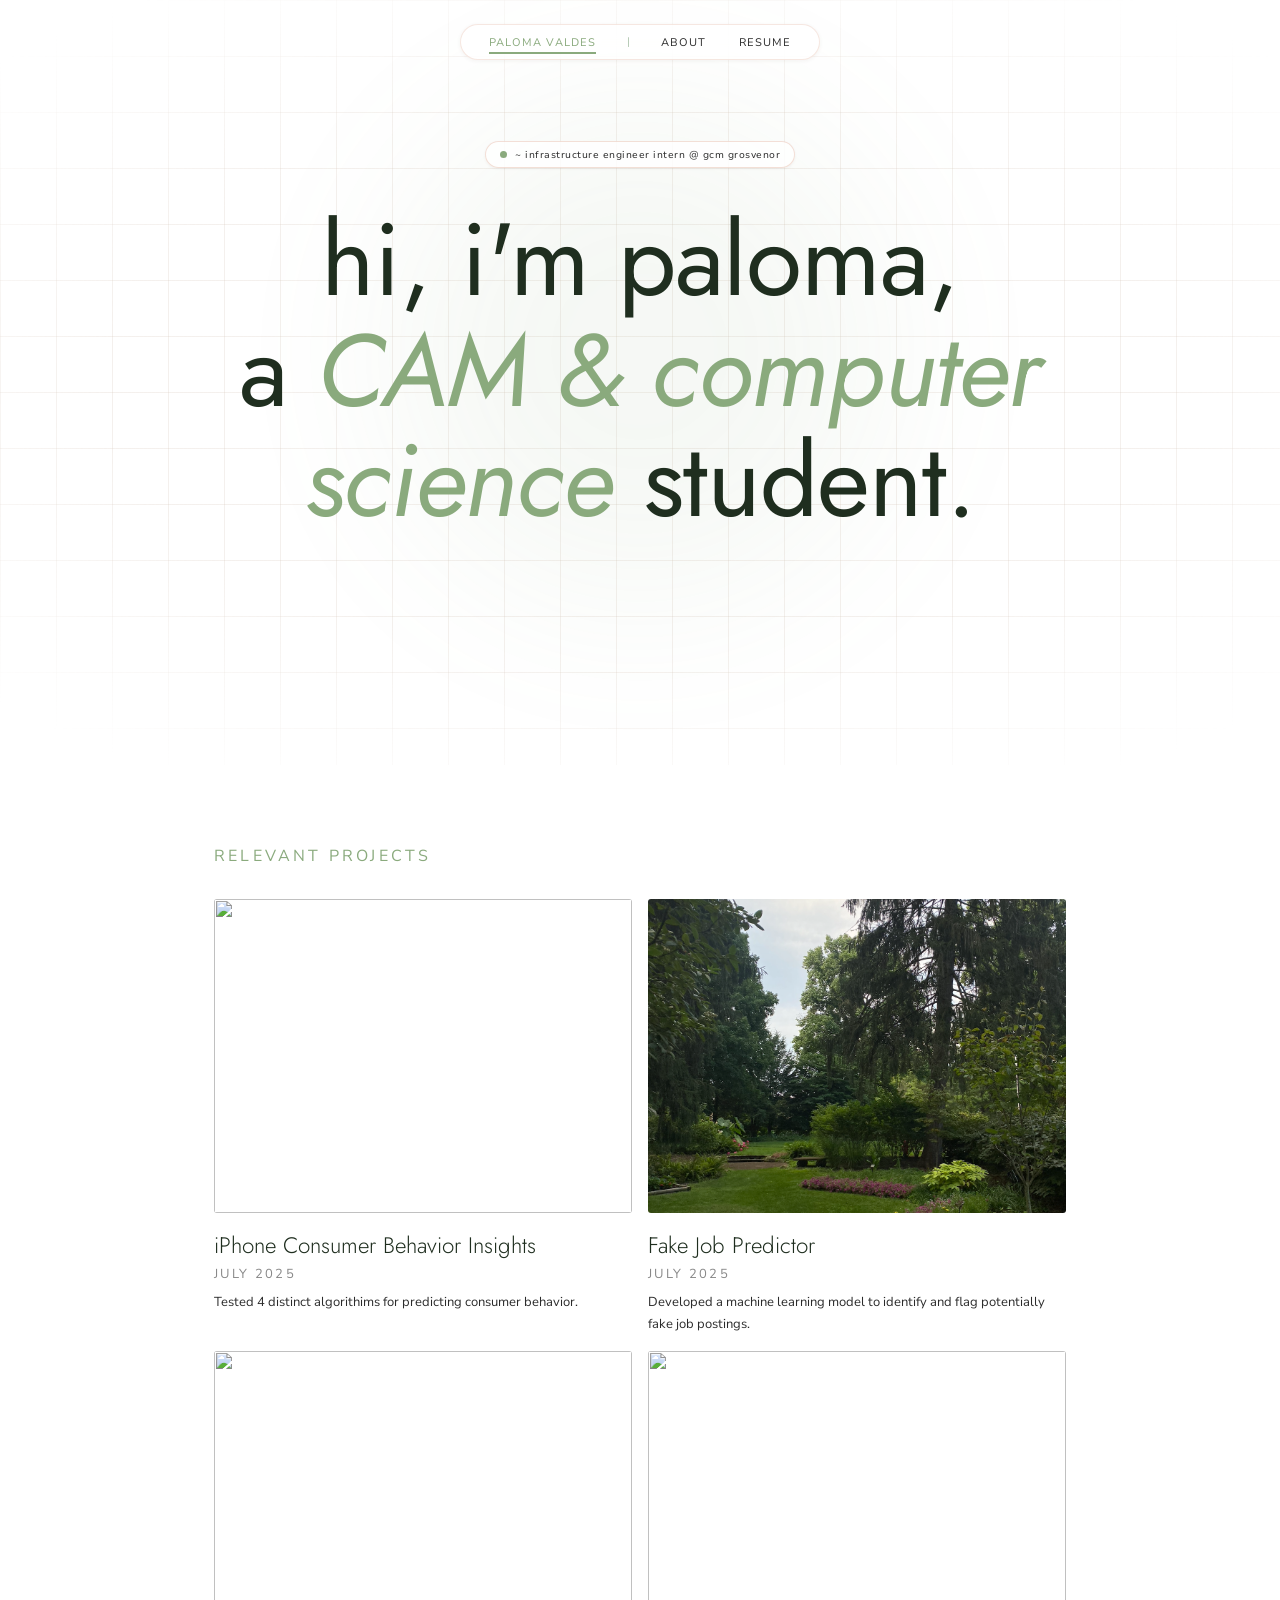
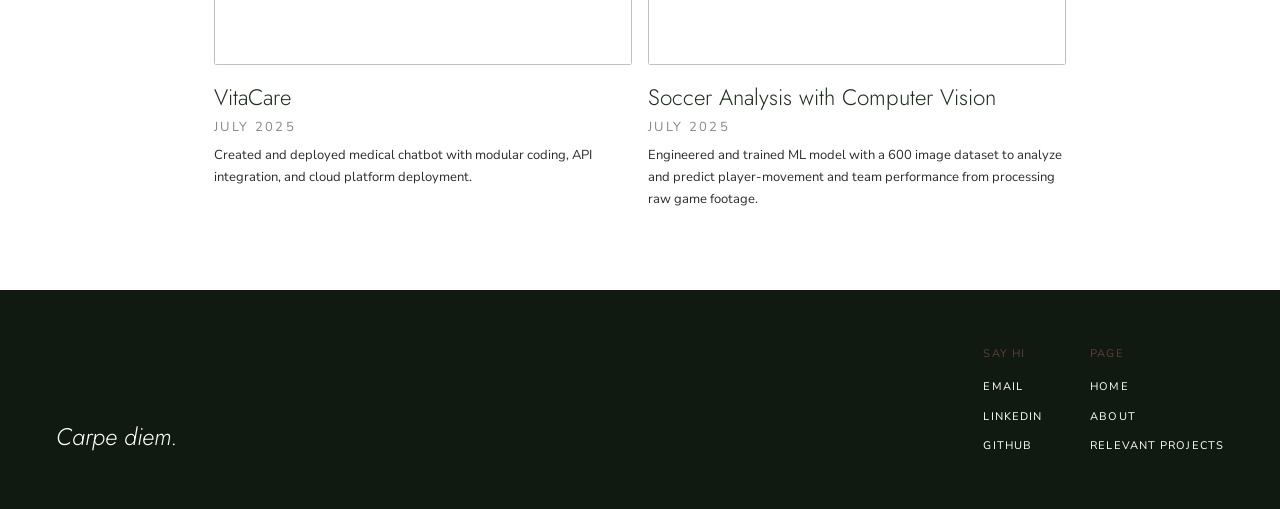
==== index.html @ 337e5f83 "changes 10" ====
<!DOCTYPE html>
<html lang="en">
<head>
  <meta charset="UTF-8" />
  <meta name="viewport" content="width=device-width, initial-scale=1.0" />
  <title>Paloma Valdes</title>
  <meta name="description" content="Paloma Valdes — engineer." />
  <link rel="preconnect" href="https://fonts.googleapis.com" />
  <link rel="preconnect" href="https://fonts.gstatic.com" crossorigin />
  <link href="https://fonts.googleapis.com/css2?family=Jost:ital,wght@0,200;0,300;0,400;1,200;1,300&family=Nunito+Sans:wght@200;300;400&display=swap" rel="stylesheet" />
  <style>
    *, *::before, *::after { box-sizing: border-box; margin: 0; padding: 0; }

    :root {
      --cream: #ffffff;
      --cream-dark: #ffffff;
      --terracotta: #8aaa7d;
      --terracotta-light: #8aad8a80;
      --blush: #b8ccb8;
      --brown: #1f2e1f;
      --brown-mid: #2b2b2b;
      --brown-light: #888888;
      --footer-bg: #101a10;
      --serif: 'Jost', sans-serif;
      --mono: 'Nunito Sans', sans-serif;
    }

    html { scroll-behavior: smooth; }

    body {
      font-family: var(--mono);
      background: var(--cream);
      color: var(--brown);
      min-height: 100vh;
      display: flex;
      flex-direction: column;
      -webkit-font-smoothing: antialiased;
    }

    /* ── NAV ── */
    header {
      position: fixed;
      top: 0; left: 0; width: 100%;
      z-index: 50;
      display: flex;
      justify-content: center;
      padding: 1.5rem 1rem;
      pointer-events: none;
    }

    nav {
      pointer-events: auto;
      display: flex;
      align-items: center;
      gap: 2rem;
      padding: 0.6rem 1.75rem;
      border-radius: 9999px;
      background: rgba(255, 255, 255, 0.7);
      backdrop-filter: blur(12px);
      border: 1px solid rgba(196,97,58,0.15);
      box-shadow: 0 1px 4px rgba(61,43,31,0.06);
      font-size: 11px;
      font-weight: 400;
      letter-spacing: 0.1em;
      text-transform: uppercase;
    }

    nav a {
      text-decoration: none;
      color: var(--brown-mid);
      transition: color 0.25s;
    }
    nav a:hover { color: var(--terracotta); }
    nav a.active { color: var(--terracotta); }

    .nav-name {
      color: var(--terracotta) !important;
      position: relative;
    }
    .nav-name::after {
      content: '';
      position: absolute;
      bottom: -4px; left: 0; right: 0;
      height: 1.5px;
      background: var(--terracotta);
    }

    .nav-divider {
      width: 1px; height: 10px;
      background: var(--blush);
      border-radius: 9999px;
    }

    /* ── HERO ── */
    #hero {
      position: relative;
      min-height: 85vh;
      display: flex;
      flex-direction: column;
      align-items: center;
      justify-content: center;
      text-align: center;
      padding: 7rem 1.5rem 4rem;
      overflow: hidden;
      background: var(--cream);
    }

    .hero-grid {
      position: absolute;
      inset: 0;
      background-image:
        linear-gradient(to right, #d4c4b840 1px, transparent 1px),
        linear-gradient(to bottom, #d4c4b840 1px, transparent 1px);
      background-size: 3.5rem 3.5rem;
      mask-image: radial-gradient(ellipse 70% 60% at 50% 50%, #000 60%, transparent 100%);
    }

    .hero-glow {
      position: absolute;
      width: 45vw; height: 45vw;
      max-width: 500px; max-height: 500px;
      background: var(--terracotta);
      border-radius: 9999px;
      filter: blur(90px);
      opacity: 0.08;
      animation: glow-pulse 6s ease-in-out infinite alternate;
    }

    @keyframes glow-pulse {
      from { transform: scale(0.95); opacity: 0.07; }
      to   { transform: scale(1.05); opacity: 0.12; }
    }

    .hero-inner {
      position: relative;
      z-index: 10;
      display: flex;
      flex-direction: column;
      align-items: center;
      opacity: 0;
      transform: translateY(16px);
      animation: fade-up 0.9s cubic-bezier(0.22,1,0.36,1) 0.15s forwards;
    }

    @keyframes fade-up {
      to { opacity: 1; transform: translateY(0); }
    }

    .status-badge {
      display: inline-flex;
      align-items: center;
      gap: 0.5rem;
      padding: 0.35rem 0.9rem;
      border-radius: 9999px;
      border: 1px solid rgba(196,97,58,0.2);
      background: rgba(255, 255, 255, 0.8);
      backdrop-filter: blur(8px);
      font-size: 10px;
      color: var(--brown-mid);
      letter-spacing: 0.05em;
      margin-bottom: 2.25rem;
      box-shadow: 0 1px 3px rgba(61,43,31,0.05);
    }

    .pulse-dot {
      width: 7px; height: 7px;
      border-radius: 9999px;
      background: var(--terracotta);
      animation: pulse 2s ease-in-out infinite;
    }

    @keyframes pulse {
      0%, 100% { opacity: 1; transform: scale(1); }
      50% { opacity: 0.5; transform: scale(0.85); }
    }

    h1 {
      font-family: var(--serif);
      font-weight: 400;
      font-size: clamp(2.8rem, 8vw, 6.5rem);
      line-height: 1.08;
      color: var(--brown);
      letter-spacing: -0.01em;
      max-width: 900px;
      margin-bottom: 1.5rem;
    }

    h1 em {
      font-family: var(--serif);
      font-weight: 400;
      font-size: clamp(2.8rem, 8vw, 6.5rem);
      line-height: 1.08;
      color: var(--terracotta);
      position: relative;
    }

    

    .hero-sub {
      font-size: 11px;
      letter-spacing: 0.12em;
      text-transform: uppercase;
      color: var(--brown-light);
      margin-top: 0.5rem;
    }

    /* ── SECTIONS ── */
    main { flex-grow: 1; }

    section {
      max-width: 900px;
      margin: 0 auto;
      padding: 5rem 1.5rem;
    }

    .section-label {
      font-size: 16px;
      letter-spacing: 0.2em;
      text-transform: uppercase;
      color: var(--terracotta);
      margin-bottom: 2rem;
      display: flex;
      align-items: center;
      gap: 1rem;
    }

    /* ── ABOUT ── */
    .about-grid {
      display: grid;
      grid-template-columns: 1fr 1fr;
      gap: 4rem;
      align-items: start;
    }

    .about-text h2 {
      font-family: var(--serif);
      font-weight: 300;
      font-size: clamp(1.8rem, 4vw, 2.8rem);
      line-height: 1.2;
      margin-bottom: 1.5rem;
      color: var(--brown);
    }

    .about-text p {
      font-size: 12px;
      line-height: 1.9;
      color: var(--brown-mid);
      margin-bottom: 1rem;
    }

    .about-details { display: flex; flex-direction: column; gap: 1.25rem; }

    .detail-row {
      display: flex;
      flex-direction: column;
      gap: 0.3rem;
      padding-bottom: 1.25rem;
      border-bottom: 1px solid var(--cream-dark);
    }
    .detail-row:last-child { border-bottom: none; }

    .detail-label {
      font-size: 9px;
      letter-spacing: 0.18em;
      text-transform: uppercase;
      color: var(--brown-light);
    }

    .detail-value {
      font-size: 12px;
      color: var(--brown);
    }

    /* ── PROJECTS ── */
    .projects-grid {
      display: grid;
      grid-template-columns: 1fr 1fr;
      gap: 1rem;
    }

    .project-card {
      display: flex;
      flex-direction: column;
      gap: 1rem;
      text-decoration: none;
      color: inherit;
      cursor: pointer;
    }

    .project-img {
      width: 100%;
      aspect-ratio: 4/3;
      background: var(--cream-dark);
      border-radius: 3px;
      overflow: hidden;
      position: relative;
    }

    .project-img-placeholder {
      position: absolute;
      inset: 0;
      display: flex;
      align-items: center;
      justify-content: center;
      font-family: var(--serif);
      font-style: italic;
      font-size: 1.1rem;
      color: var(--brown-light);
      background: linear-gradient(135deg, var(--cream-dark) 0%, var(--blush) 100%);
      transition: transform 0.7s cubic-bezier(0.22,1,0.36,1);
    }

    .project-card:hover .project-img-placeholder {
      transform: scale(1.04);
    }

    .project-info { display: flex; flex-direction: column; gap: 0.3rem; }

    .project-title {
      font-family: var(--serif);
      font-size: 1.4rem;
      font-weight: 300;
      color: var(--brown);
      transition: color 0.25s;
    }
    .project-card:hover .project-title { color: var(--terracotta); }

    .project-date {
      font-size: 13px;
      letter-spacing: 0.18em;
      text-transform: uppercase;
      color: var(--brown-light);
      margin-bottom: 0.2rem;
    }

    .project-desc {
      font-size: 13px;
      line-height: 1.7;
      color: var(--brown-mid);
      font-family: var(--mono);
    }

    /* ── RESUME ── */
    .resume-cta {
      display: flex;
      flex-direction: column;
      align-items: flex-start;
      gap: 2rem;
    }

    .resume-cta h2 {
      font-family: var(--serif);
      font-weight: 300;
      font-size: clamp(1.8rem, 4vw, 2.8rem);
      color: var(--brown);
      line-height: 1.2;
      max-width: 500px;
    }

    .resume-btn {
      display: inline-flex;
      align-items: center;
      gap: 0.6rem;
      padding: 0.75rem 1.5rem;
      border-radius: 9999px;
      background: var(--terracotta);
      color: #fff;
      font-family: var(--mono);
      font-size: 11px;
      letter-spacing: 0.1em;
      text-transform: uppercase;
      text-decoration: none;
      transition: background 0.25s, transform 0.2s;
    }
    .resume-btn:hover {
      background: var(--brown);
      transform: translateY(-1px);
    }

    .skills-list {
      display: flex;
      flex-wrap: wrap;
      gap: 0.5rem;
      margin-top: 1rem;
    }

    .skill-tag {
      padding: 0.3rem 0.8rem;
      border-radius: 9999px;
      border: 1px solid var(--blush);
      font-size: 10px;
      letter-spacing: 0.08em;
      color: var(--brown-mid);
      background: rgba(232,196,176,0.15);
    }

    /* ── FOOTER ── */
    footer {
      background: var(--footer-bg);
      color: #ffffff;
      font-family: var(--mono);
      font-size: 11px;
      text-transform: uppercase;
      letter-spacing: 0.1em;
      padding: 3rem;
      display: flex;
      flex-direction: column;
      gap: 2.5rem;
    }

    @media (min-width: 768px) {
      footer { flex-direction: row; justify-content: space-between; align-items: flex-end; padding: 3.5rem; }
    }

    .footer-quote {
      font-family: var(--serif);
      font-style: italic;
      font-size: 1.5rem;
      font-weight: 300;
      color: #ffffff;
      text-transform: none;
      letter-spacing: 0;
      line-height: 1.4;
      max-width: 360px;
    }

    .footer-links { display: flex; gap: 3rem; }

    .footer-col { display: flex; flex-direction: column; gap: 0.9rem; }

    .footer-col-label { color: #5a4035; margin-bottom: 0.25rem; }

    footer a {
      color: #ffffff;
      text-decoration: none;
      transition: color 0.2s;
    }
    footer a:hover { color: #fff; }

    /* ── RESPONSIVE ── */
    @media (max-width: 680px) {
      .about-grid { grid-template-columns: 1fr; gap: 2.5rem; }
      .projects-grid { grid-template-columns: 1fr; }
      .footer-links { gap: 2rem; }
    }
  </style>
</head>
<body>

  <!-- NAV -->
  <header>
    <nav>
      <a href="#hero" class="nav-name">Paloma Valdes</a>
      <div class="nav-divider"></div>
      <a href="/about.html">About</a>
      <!-- <a href="#projects">Projects</a> -->
      <a href="/Paloma Valdes Resume SWE.pdf">Resume</a>
      <!-- <a href="#contact">Contact</a> -->
    </nav>
  </header>

  <!-- HERO -->
  <section id="hero" style="padding-top:0; max-width:100%; margin:0;">
    <div class="hero-grid"></div>
    <div class="hero-glow"></div>
    <div class="hero-inner">
      <div class="status-badge">
        <span class="pulse-dot"></span>
        <span>~ infrastructure engineer intern @ gcm grosvenor</span>
      </div>
      <h1>hi, i'm paloma,<br>a <em>CAM & computer science</em> student.</h1>
      <!-- <p class="hero-sub">building things that matter</p> -->
    </div>
  </section>

  <main>

    <!-- PROJECTS -->
    <section id="projects">
      <div class="section-label">Relevant Projects</div>
      <div class="projects-grid">
        <a href="https://github.com/palomavaldes/KNN-Project" class="project-card">
          <div class="project-img">
            <img src="/ss1.png" style="width:100%; height:100%; object-fit:cover;" />
          </div>
          <div class="project-info">
            <h3 class="project-title">iPhone Consumer Behavior Insights</h3>
            <span class="project-date">July 2025</span>
            <p class="project-desc">Tested 4 distinct algorithims for predicting consumer behavior.</p>
          </div>
        </a>
        <a href="https://github.com/palomavaldes/Fake-Job-Predictor-" class="project-card">
          <div class="project-img">
            <img src="/ss2.png" style="width:100%; height:100%; object-fit:cover;" />
          </div>
          <div class="project-info">
            <h3 class="project-title">Fake Job Predictor</h3>
            <span class="project-date">July 2025</span>
            <p class="project-desc">Developed a machine learning model to identify and flag potentially fake job postings.</p>
          </div>
        </a>
        <a href="https://github.com/palomavaldes/VitaCare" class="project-card">
          <div class="project-img">
            <img src="/ss3.png" style="width:100%; height:100%; object-fit:cover;" />
          </div>
          <div class="project-info">
            <h3 class="project-title">VitaCare</h3>
            <span class="project-date">July 2025</span>
            <p class="project-desc">Created and deployed medical chatbot with modular coding, API integration, and cloud platform deployment.</p>
          </div>
        </a>
        <a href="https://github.com/palomavaldes/soccer_analysis/tree/main" class="project-card">
          <div class="project-img">
            <img src="/ss4.png" style="width:100%; height:100%; object-fit:cover;" />
          </div>
          <div class="project-info">
            <h3 class="project-title">Soccer Analysis with Computer Vision</h3>
            <span class="project-date">July 2025</span>
            <p class="project-desc">Engineered and trained ML model with a 600 image dataset to analyze and predict player-movement and team performance from processing raw game footage.</p>
          </div>
        </a>
      </div>
    </section>

  

  </main>

  <!-- FOOTER / CONTACT -->
  <footer id="contact">
    <p class="footer-quote">Carpe diem.</p>
    <div class="footer-links">
      <div class="footer-col">
        <span class="footer-col-label">Say Hi</span>
        <a href="mailto:pvaldes@nd.edu">Email</a>
        <a href="https://www.linkedin.com/in/paloma-valdes" target="_blank">LinkedIn</a>
        <a href="https://github.com/palomavaldes" target="_blank">GitHub</a>
      </div>
      <div class="footer-col">
        <span class="footer-col-label">Page</span>
        <a href="#hero">Home</a>
        <a href="/about.html">About</a>
        <a href="#projects">Relevant Projects</a>
      </div>
    </div>
  </footer>

</body>
</html>
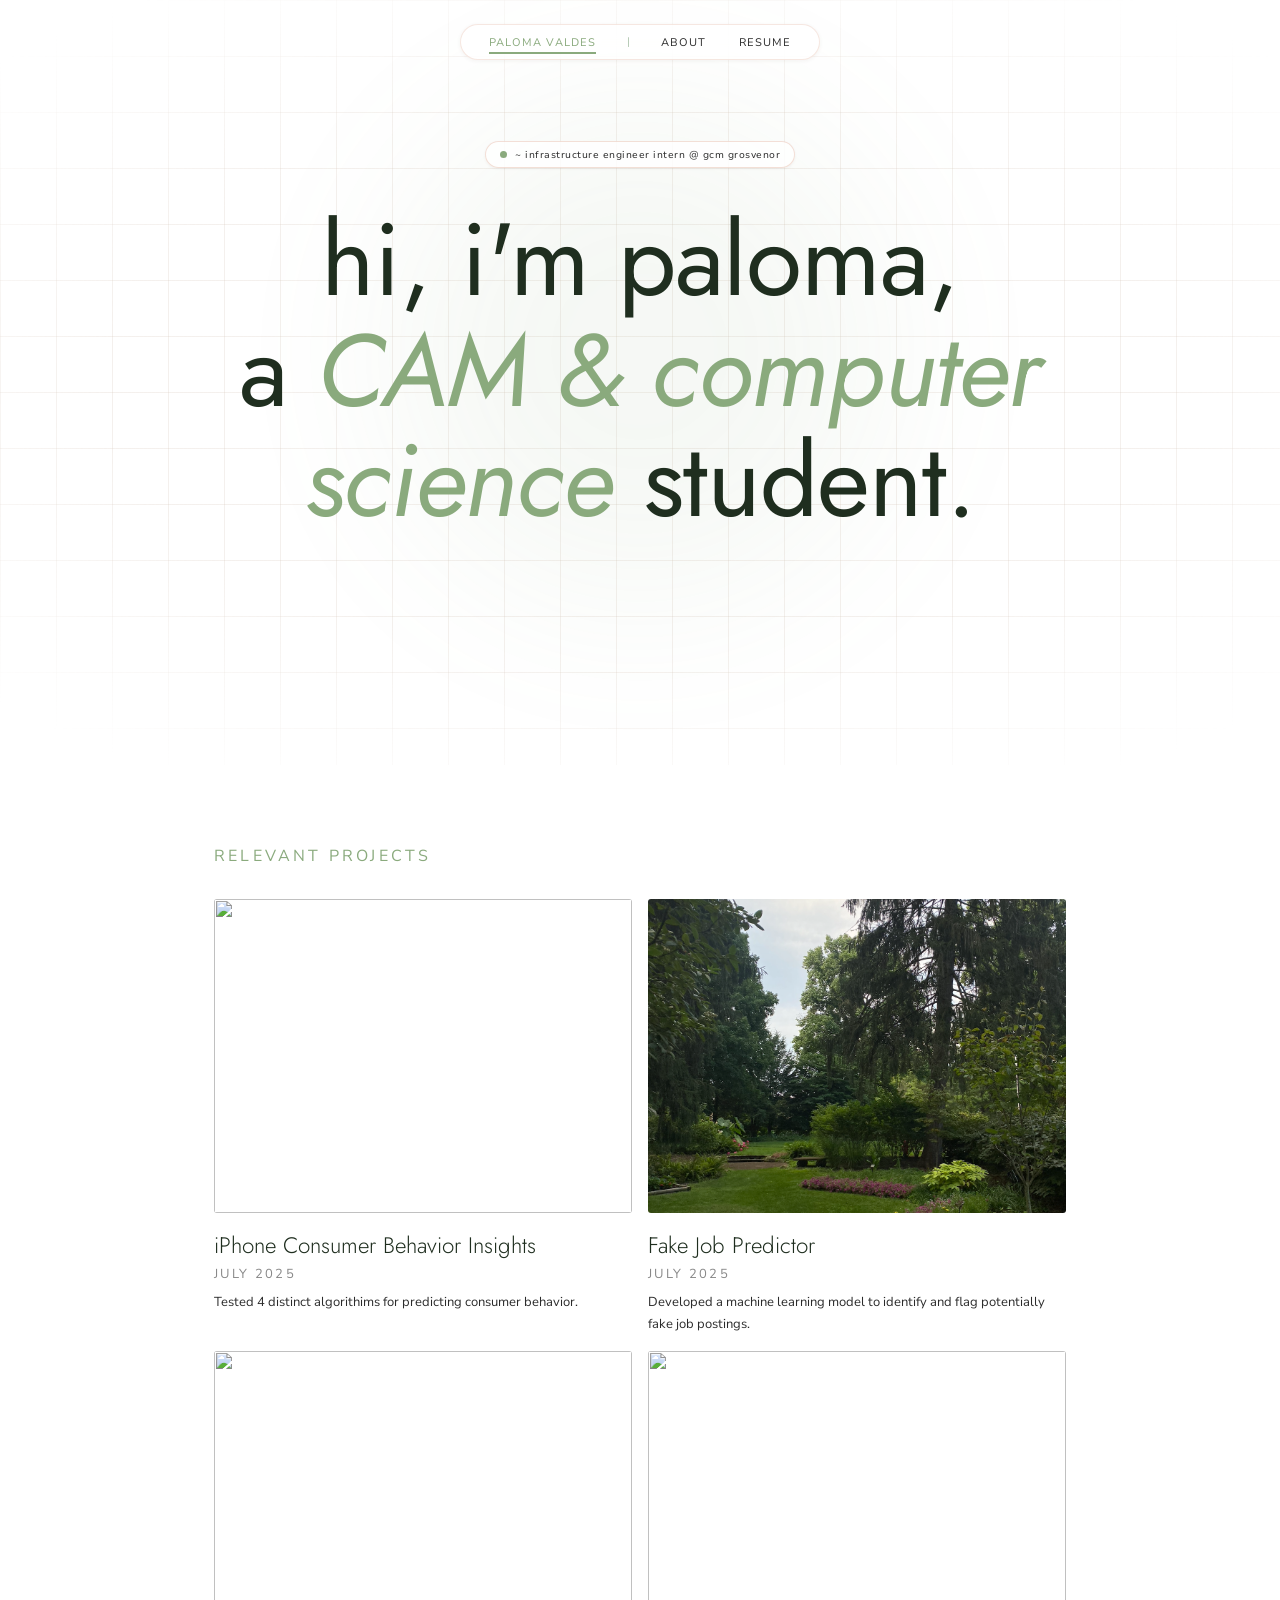
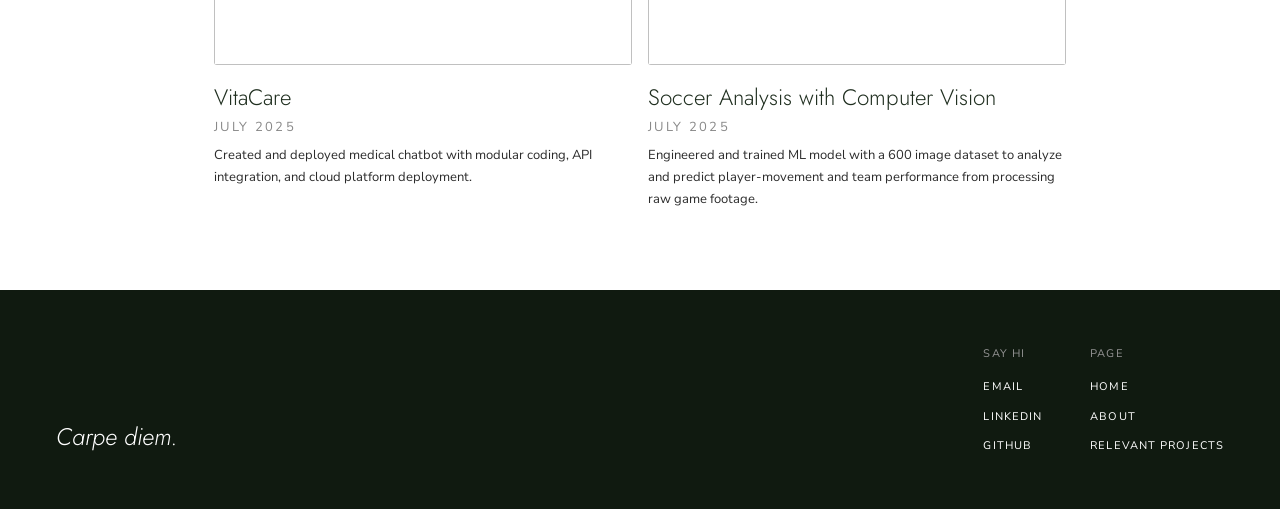
==== commit be7eea47: "changes 11" ====
--- a/index.html
+++ b/index.html
@@ -428,7 +428,7 @@
 
     .footer-col { display: flex; flex-direction: column; gap: 0.9rem; }
 
-    .footer-col-label { color: #5a4035; margin-bottom: 0.25rem; }
+    .footer-col-label { color: #939393; margin-bottom: 0.25rem; }
 
     footer a {
       color: #ffffff;
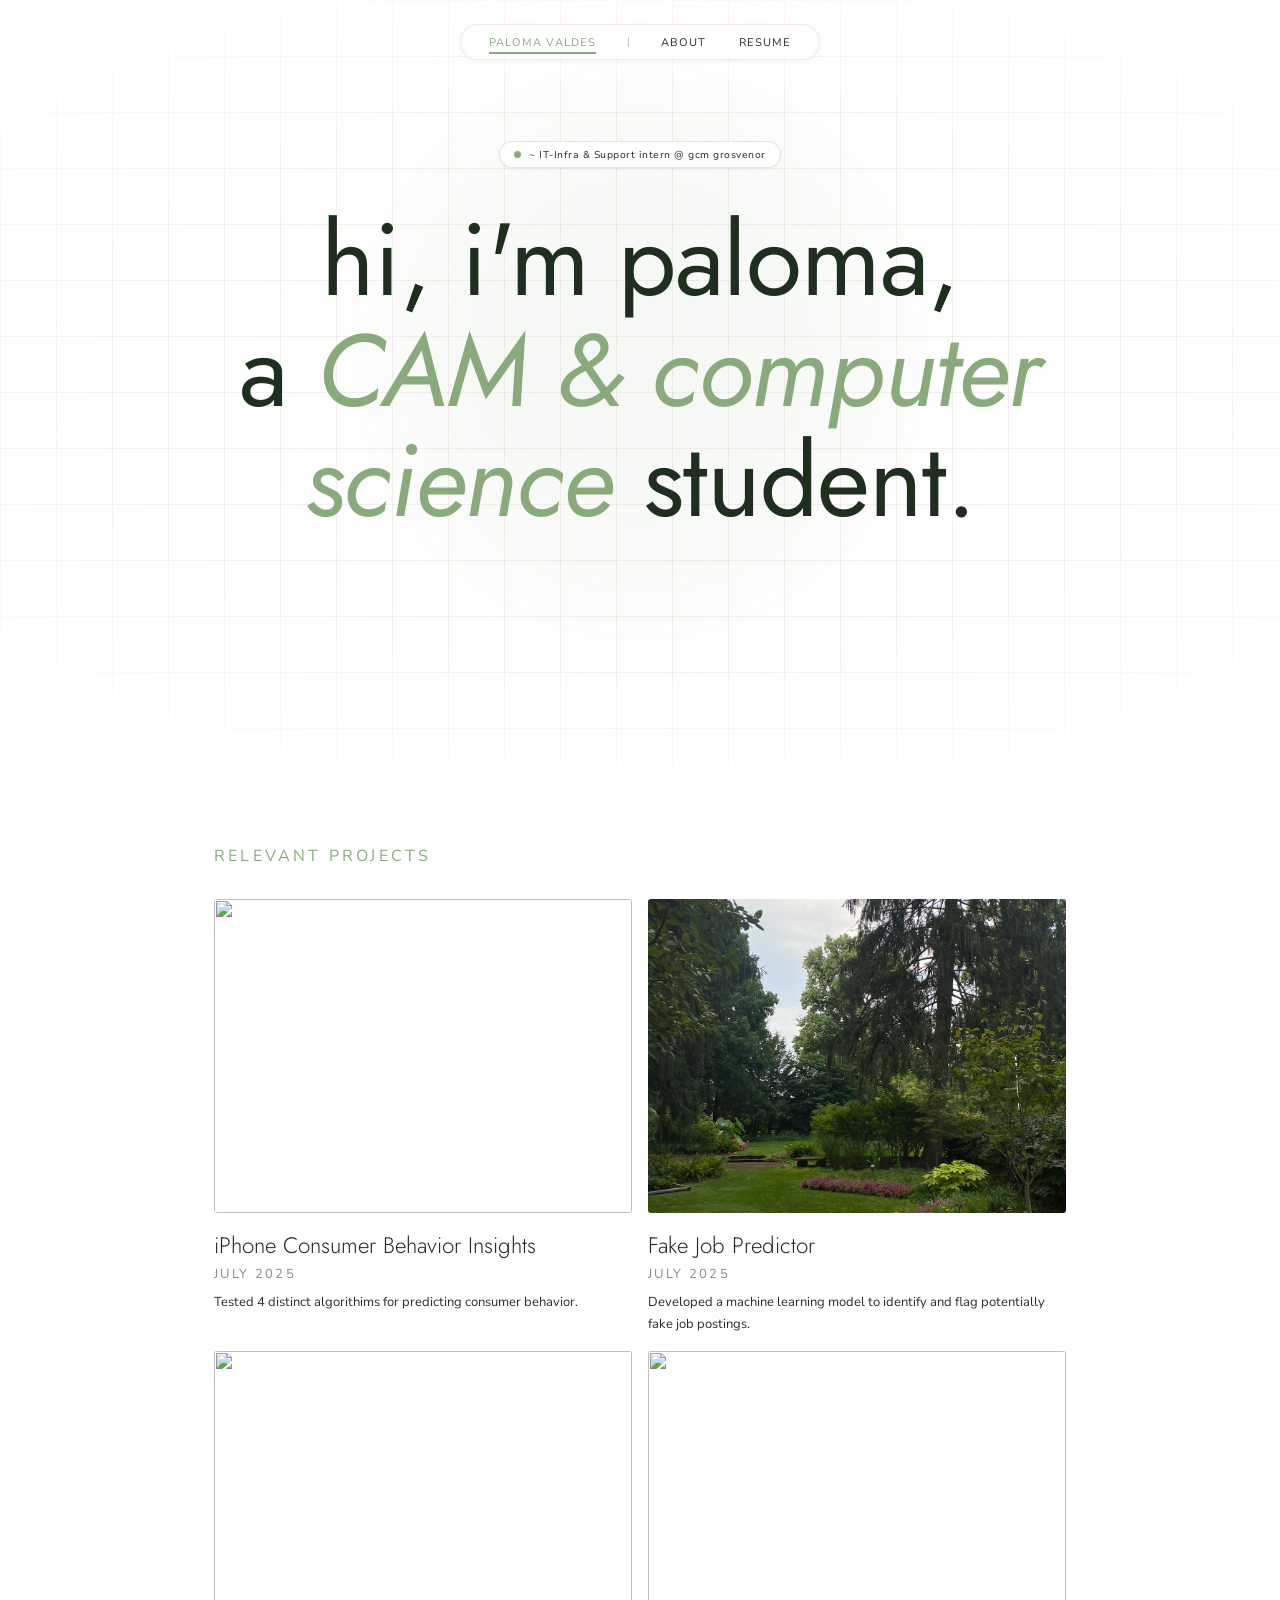
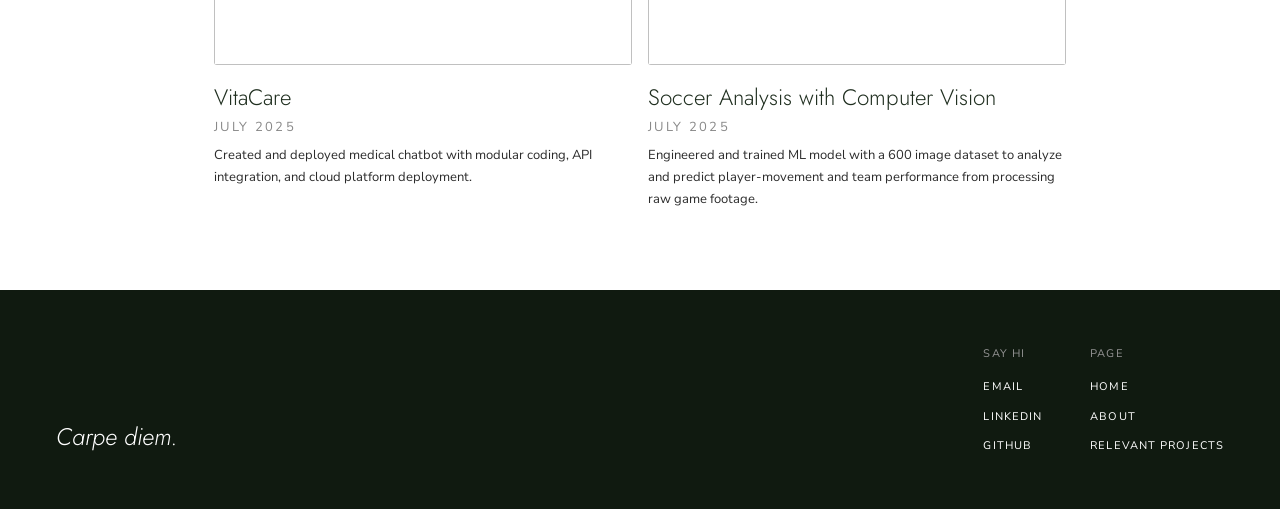
==== commit e5102aaa: "role update" ====
--- a/index.html
+++ b/index.html
@@ -4,6 +4,7 @@
   <meta charset="UTF-8" />
   <meta name="viewport" content="width=device-width, initial-scale=1.0" />
   <title>Paloma Valdes</title>
+  <link rel="icon" type="image/png" href="/webicon.png" />
   <meta name="description" content="Paloma Valdes — engineer." />
   <link rel="preconnect" href="https://fonts.googleapis.com" />
   <link rel="preconnect" href="https://fonts.gstatic.com" crossorigin />
@@ -466,7 +467,7 @@
     <div class="hero-inner">
       <div class="status-badge">
         <span class="pulse-dot"></span>
-        <span>~ infrastructure engineer intern @ gcm grosvenor</span>
+        <span>~ IT-Infra & Support intern @ gcm grosvenor</span>
       </div>
       <h1>hi, i'm paloma,<br>a <em>CAM & computer science</em> student.</h1>
       <!-- <p class="hero-sub">building things that matter</p> -->
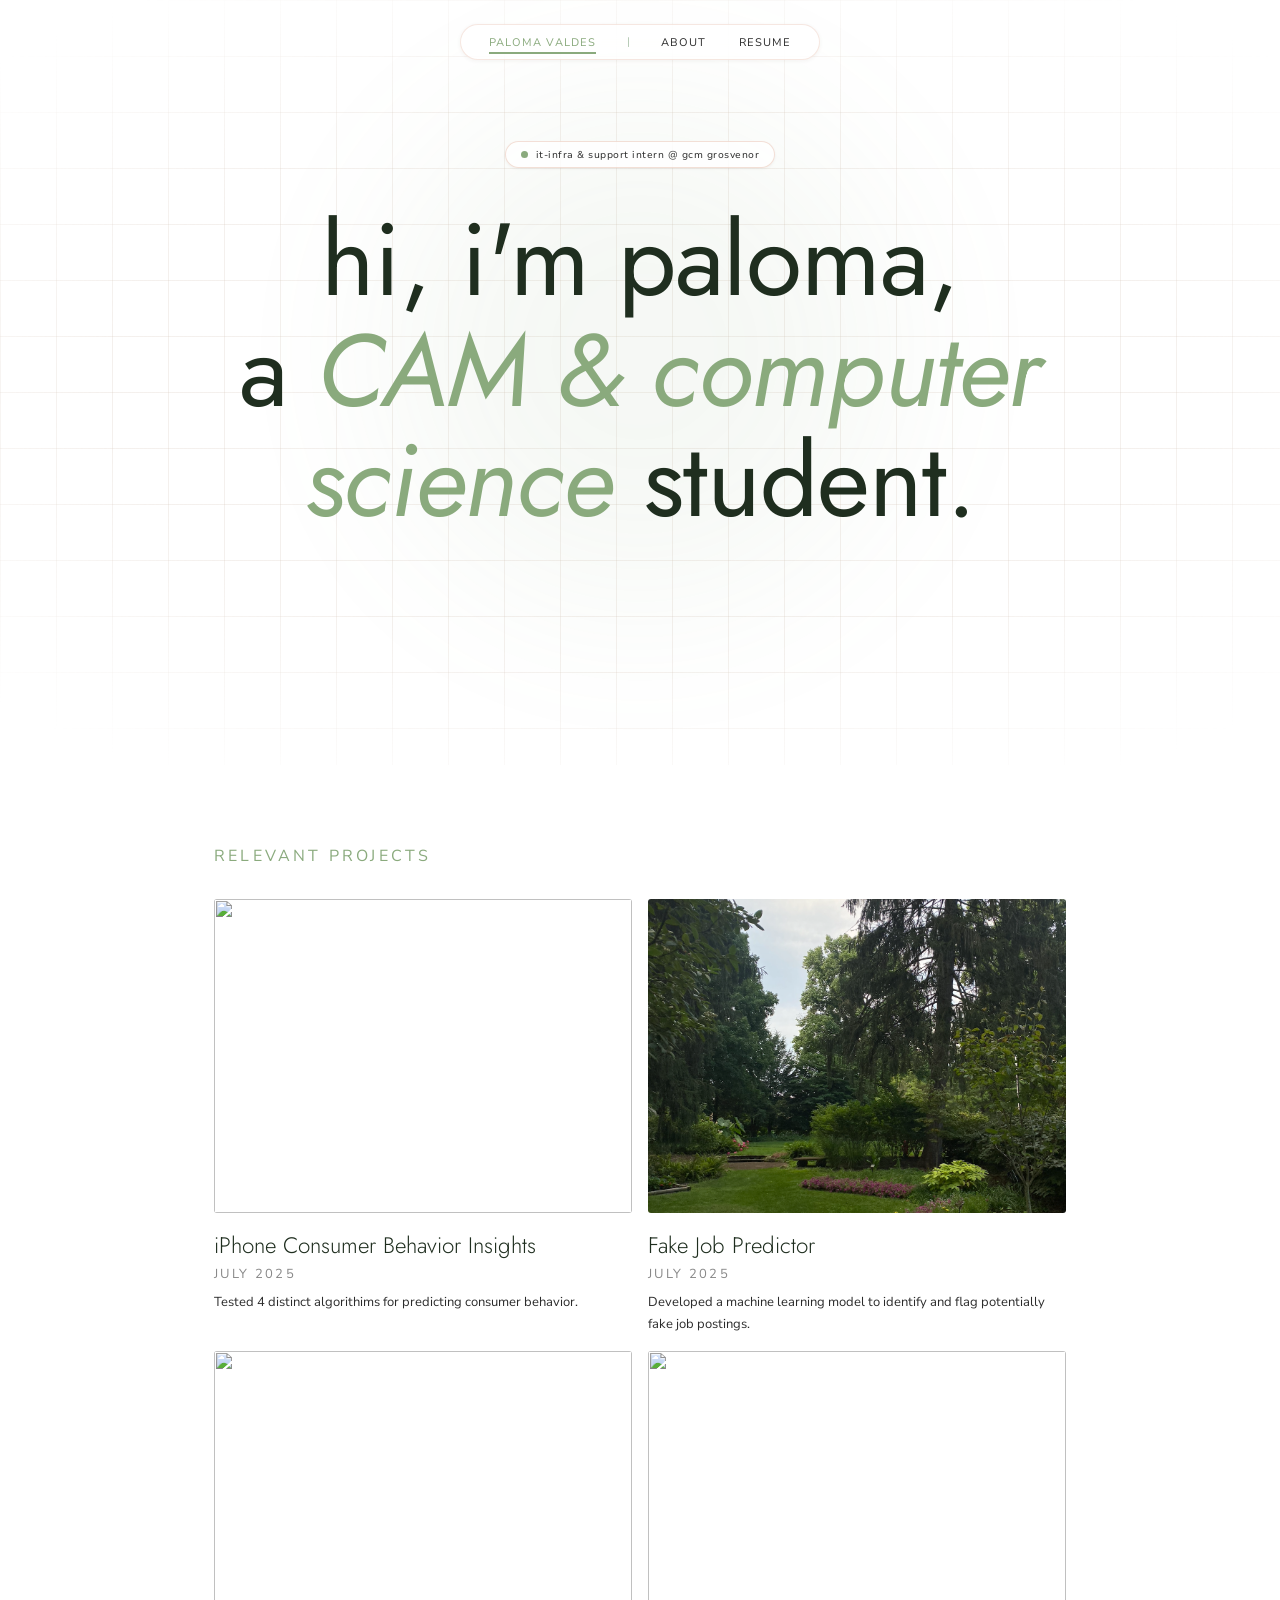
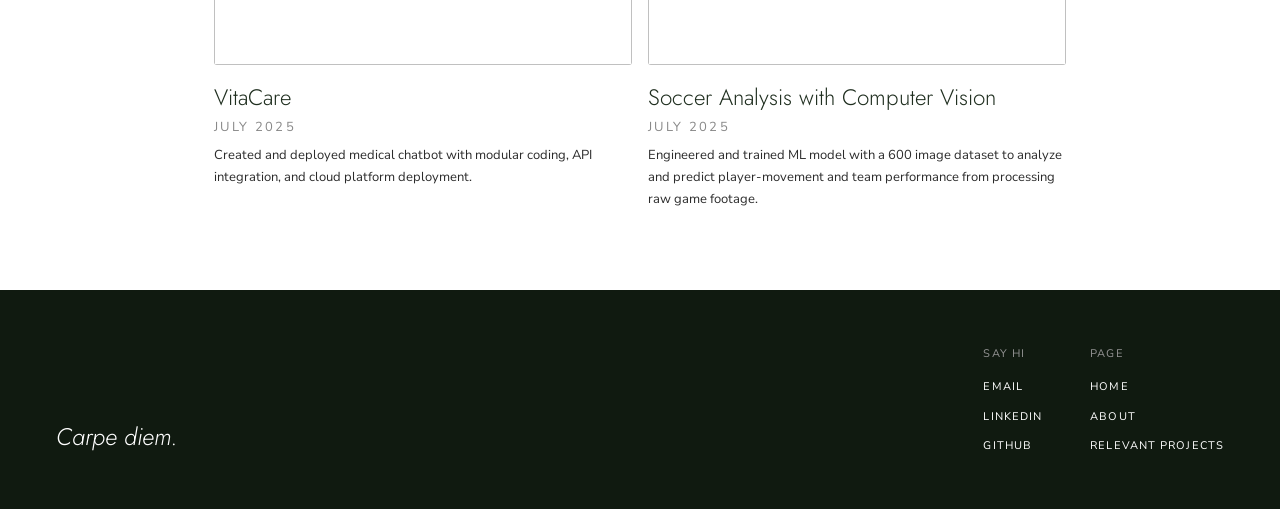
==== commit 9756c28e: "role update again" ====
--- a/index.html
+++ b/index.html
@@ -467,7 +467,7 @@
     <div class="hero-inner">
       <div class="status-badge">
         <span class="pulse-dot"></span>
-        <span>~ IT-Infra & Support intern @ gcm grosvenor</span>
+        <span>it-infra & support intern @ gcm grosvenor</span>
       </div>
       <h1>hi, i'm paloma,<br>a <em>CAM & computer science</em> student.</h1>
       <!-- <p class="hero-sub">building things that matter</p> -->
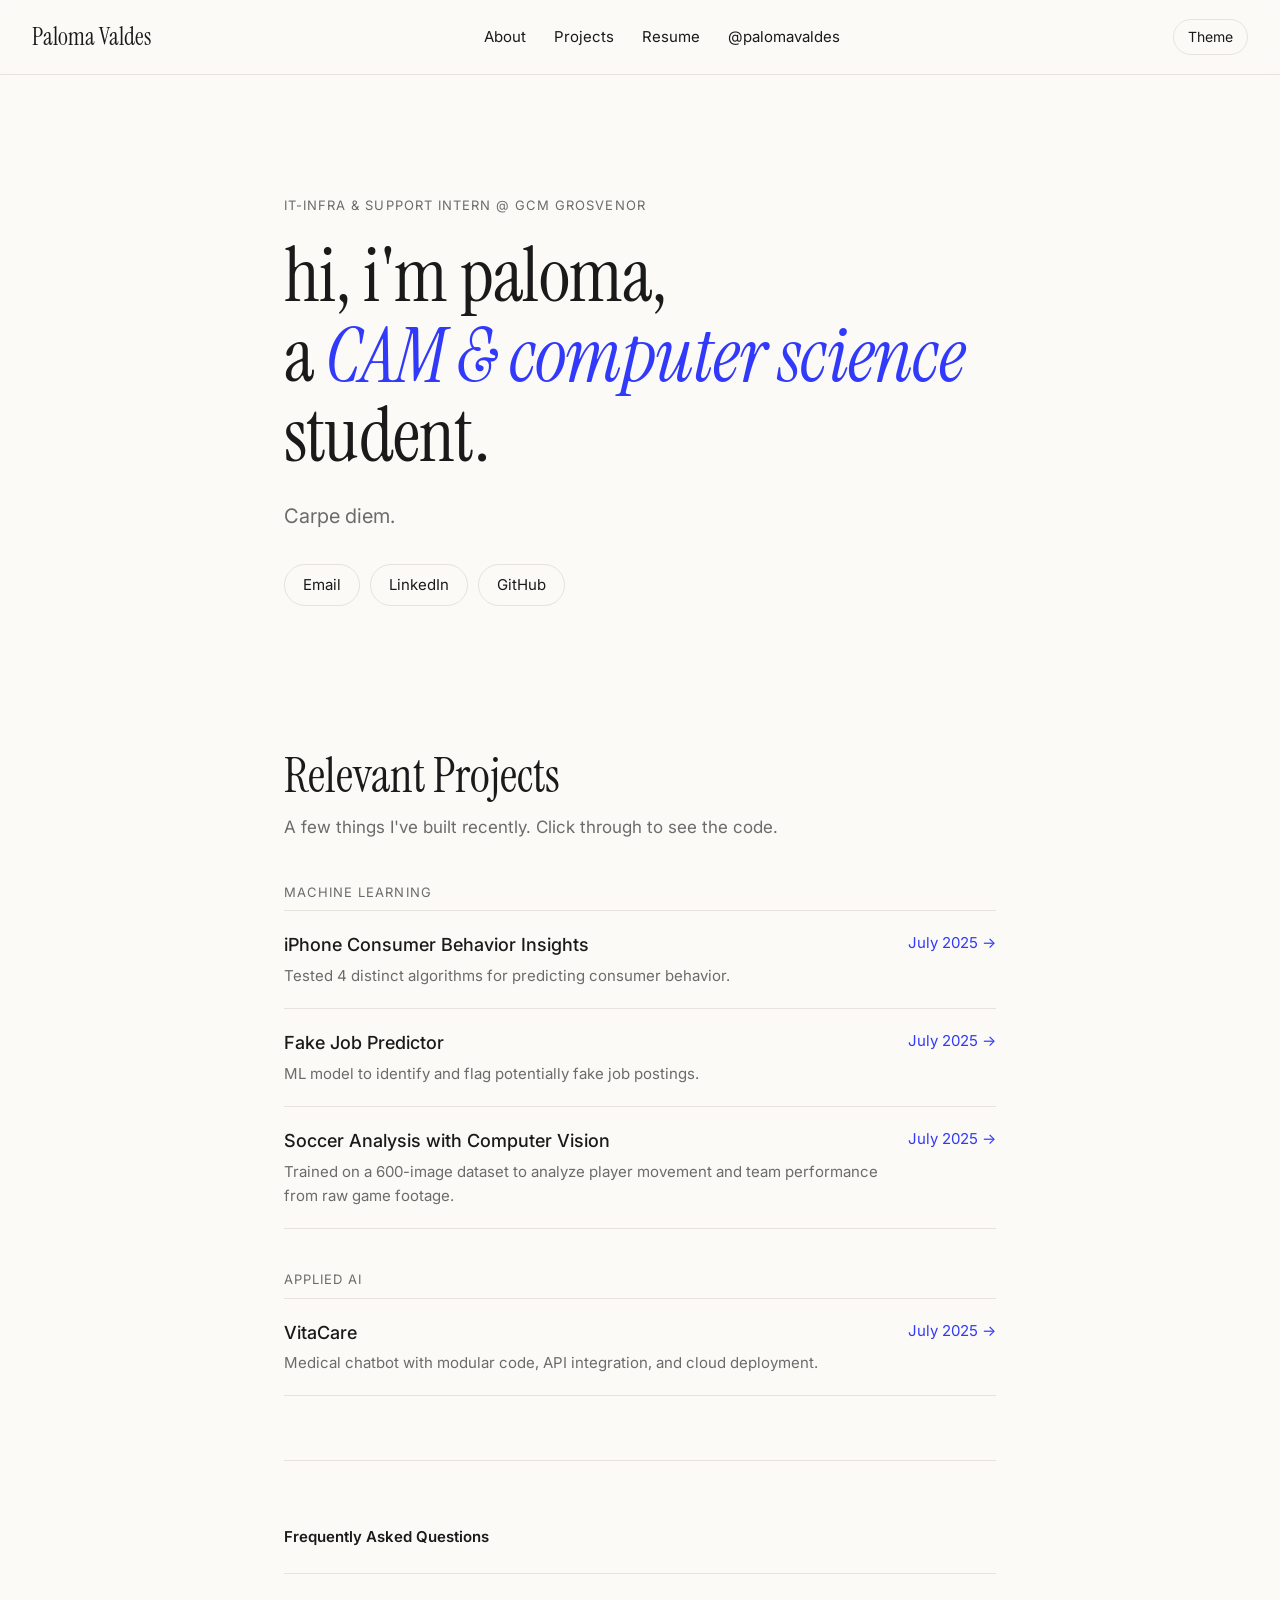
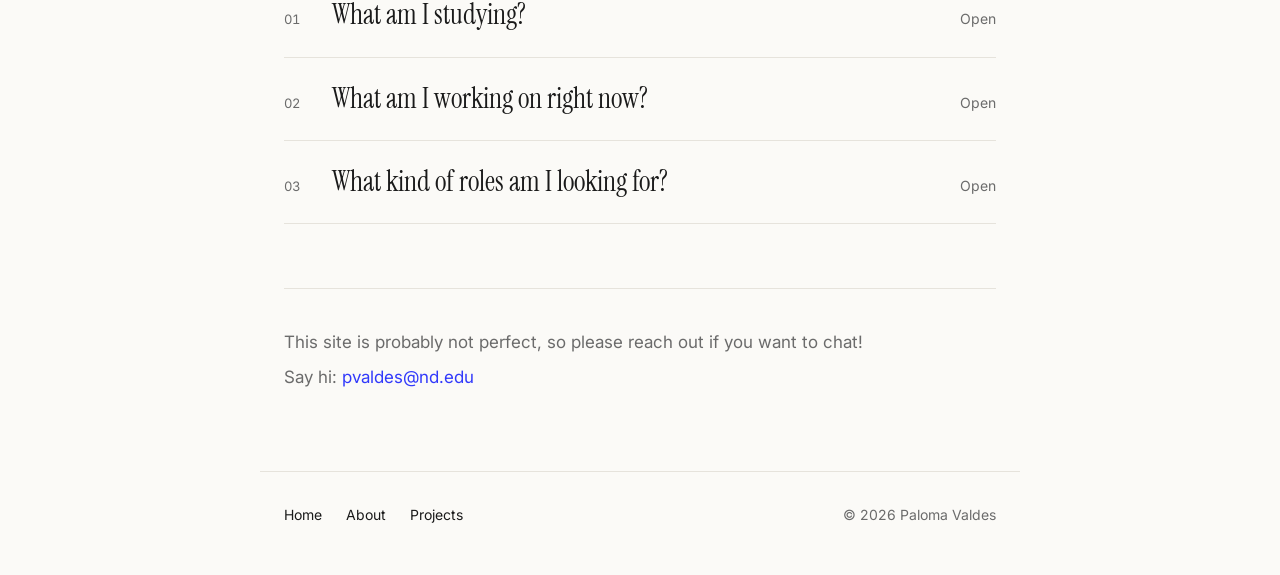
==== commit 59beca49: "makeoverr" ====
--- a/index.html
+++ b/index.html
@@ -1,550 +1,141 @@
 <!DOCTYPE html>
-<html lang="en">
+<html lang="en" data-theme="light">
 <head>
   <meta charset="UTF-8" />
   <meta name="viewport" content="width=device-width, initial-scale=1.0" />
   <title>Paloma Valdes</title>
-  <link rel="icon" type="image/png" href="/webicon.png" />
-  <meta name="description" content="Paloma Valdes — engineer." />
   <link rel="preconnect" href="https://fonts.googleapis.com" />
   <link rel="preconnect" href="https://fonts.gstatic.com" crossorigin />
-  <link href="https://fonts.googleapis.com/css2?family=Jost:ital,wght@0,200;0,300;0,400;1,200;1,300&family=Nunito+Sans:wght@200;300;400&display=swap" rel="stylesheet" />
-  <style>
-    *, *::before, *::after { box-sizing: border-box; margin: 0; padding: 0; }
-
-    :root {
-      --cream: #ffffff;
-      --cream-dark: #ffffff;
-      --terracotta: #8aaa7d;
-      --terracotta-light: #8aad8a80;
-      --blush: #b8ccb8;
-      --brown: #1f2e1f;
-      --brown-mid: #2b2b2b;
-      --brown-light: #888888;
-      --footer-bg: #101a10;
-      --serif: 'Jost', sans-serif;
-      --mono: 'Nunito Sans', sans-serif;
-    }
-
-    html { scroll-behavior: smooth; }
-
-    body {
-      font-family: var(--mono);
-      background: var(--cream);
-      color: var(--brown);
-      min-height: 100vh;
-      display: flex;
-      flex-direction: column;
-      -webkit-font-smoothing: antialiased;
-    }
-
-    /* ── NAV ── */
-    header {
-      position: fixed;
-      top: 0; left: 0; width: 100%;
-      z-index: 50;
-      display: flex;
-      justify-content: center;
-      padding: 1.5rem 1rem;
-      pointer-events: none;
-    }
-
-    nav {
-      pointer-events: auto;
-      display: flex;
-      align-items: center;
-      gap: 2rem;
-      padding: 0.6rem 1.75rem;
-      border-radius: 9999px;
-      background: rgba(255, 255, 255, 0.7);
-      backdrop-filter: blur(12px);
-      border: 1px solid rgba(196,97,58,0.15);
-      box-shadow: 0 1px 4px rgba(61,43,31,0.06);
-      font-size: 11px;
-      font-weight: 400;
-      letter-spacing: 0.1em;
-      text-transform: uppercase;
-    }
-
-    nav a {
-      text-decoration: none;
-      color: var(--brown-mid);
-      transition: color 0.25s;
-    }
-    nav a:hover { color: var(--terracotta); }
-    nav a.active { color: var(--terracotta); }
-
-    .nav-name {
-      color: var(--terracotta) !important;
-      position: relative;
-    }
-    .nav-name::after {
-      content: '';
-      position: absolute;
-      bottom: -4px; left: 0; right: 0;
-      height: 1.5px;
-      background: var(--terracotta);
-    }
-
-    .nav-divider {
-      width: 1px; height: 10px;
-      background: var(--blush);
-      border-radius: 9999px;
-    }
-
-    /* ── HERO ── */
-    #hero {
-      position: relative;
-      min-height: 85vh;
-      display: flex;
-      flex-direction: column;
-      align-items: center;
-      justify-content: center;
-      text-align: center;
-      padding: 7rem 1.5rem 4rem;
-      overflow: hidden;
-      background: var(--cream);
-    }
-
-    .hero-grid {
-      position: absolute;
-      inset: 0;
-      background-image:
-        linear-gradient(to right, #d4c4b840 1px, transparent 1px),
-        linear-gradient(to bottom, #d4c4b840 1px, transparent 1px);
-      background-size: 3.5rem 3.5rem;
-      mask-image: radial-gradient(ellipse 70% 60% at 50% 50%, #000 60%, transparent 100%);
-    }
-
-    .hero-glow {
-      position: absolute;
-      width: 45vw; height: 45vw;
-      max-width: 500px; max-height: 500px;
-      background: var(--terracotta);
-      border-radius: 9999px;
-      filter: blur(90px);
-      opacity: 0.08;
-      animation: glow-pulse 6s ease-in-out infinite alternate;
-    }
-
-    @keyframes glow-pulse {
-      from { transform: scale(0.95); opacity: 0.07; }
-      to   { transform: scale(1.05); opacity: 0.12; }
-    }
-
-    .hero-inner {
-      position: relative;
-      z-index: 10;
-      display: flex;
-      flex-direction: column;
-      align-items: center;
-      opacity: 0;
-      transform: translateY(16px);
-      animation: fade-up 0.9s cubic-bezier(0.22,1,0.36,1) 0.15s forwards;
-    }
-
-    @keyframes fade-up {
-      to { opacity: 1; transform: translateY(0); }
-    }
-
-    .status-badge {
-      display: inline-flex;
-      align-items: center;
-      gap: 0.5rem;
-      padding: 0.35rem 0.9rem;
-      border-radius: 9999px;
-      border: 1px solid rgba(196,97,58,0.2);
-      background: rgba(255, 255, 255, 0.8);
-      backdrop-filter: blur(8px);
-      font-size: 10px;
-      color: var(--brown-mid);
-      letter-spacing: 0.05em;
-      margin-bottom: 2.25rem;
-      box-shadow: 0 1px 3px rgba(61,43,31,0.05);
-    }
-
-    .pulse-dot {
-      width: 7px; height: 7px;
-      border-radius: 9999px;
-      background: var(--terracotta);
-      animation: pulse 2s ease-in-out infinite;
-    }
-
-    @keyframes pulse {
-      0%, 100% { opacity: 1; transform: scale(1); }
-      50% { opacity: 0.5; transform: scale(0.85); }
-    }
-
-    h1 {
-      font-family: var(--serif);
-      font-weight: 400;
-      font-size: clamp(2.8rem, 8vw, 6.5rem);
-      line-height: 1.08;
-      color: var(--brown);
-      letter-spacing: -0.01em;
-      max-width: 900px;
-      margin-bottom: 1.5rem;
-    }
-
-    h1 em {
-      font-family: var(--serif);
-      font-weight: 400;
-      font-size: clamp(2.8rem, 8vw, 6.5rem);
-      line-height: 1.08;
-      color: var(--terracotta);
-      position: relative;
-    }
-
-    
-
-    .hero-sub {
-      font-size: 11px;
-      letter-spacing: 0.12em;
-      text-transform: uppercase;
-      color: var(--brown-light);
-      margin-top: 0.5rem;
-    }
-
-    /* ── SECTIONS ── */
-    main { flex-grow: 1; }
-
-    section {
-      max-width: 900px;
-      margin: 0 auto;
-      padding: 5rem 1.5rem;
-    }
-
-    .section-label {
-      font-size: 16px;
-      letter-spacing: 0.2em;
-      text-transform: uppercase;
-      color: var(--terracotta);
-      margin-bottom: 2rem;
-      display: flex;
-      align-items: center;
-      gap: 1rem;
-    }
-
-    /* ── ABOUT ── */
-    .about-grid {
-      display: grid;
-      grid-template-columns: 1fr 1fr;
-      gap: 4rem;
-      align-items: start;
-    }
-
-    .about-text h2 {
-      font-family: var(--serif);
-      font-weight: 300;
-      font-size: clamp(1.8rem, 4vw, 2.8rem);
-      line-height: 1.2;
-      margin-bottom: 1.5rem;
-      color: var(--brown);
-    }
-
-    .about-text p {
-      font-size: 12px;
-      line-height: 1.9;
-      color: var(--brown-mid);
-      margin-bottom: 1rem;
-    }
-
-    .about-details { display: flex; flex-direction: column; gap: 1.25rem; }
-
-    .detail-row {
-      display: flex;
-      flex-direction: column;
-      gap: 0.3rem;
-      padding-bottom: 1.25rem;
-      border-bottom: 1px solid var(--cream-dark);
-    }
-    .detail-row:last-child { border-bottom: none; }
-
-    .detail-label {
-      font-size: 9px;
-      letter-spacing: 0.18em;
-      text-transform: uppercase;
-      color: var(--brown-light);
-    }
-
-    .detail-value {
-      font-size: 12px;
-      color: var(--brown);
-    }
-
-    /* ── PROJECTS ── */
-    .projects-grid {
-      display: grid;
-      grid-template-columns: 1fr 1fr;
-      gap: 1rem;
-    }
-
-    .project-card {
-      display: flex;
-      flex-direction: column;
-      gap: 1rem;
-      text-decoration: none;
-      color: inherit;
-      cursor: pointer;
-    }
-
-    .project-img {
-      width: 100%;
-      aspect-ratio: 4/3;
-      background: var(--cream-dark);
-      border-radius: 3px;
-      overflow: hidden;
-      position: relative;
-    }
-
-    .project-img-placeholder {
-      position: absolute;
-      inset: 0;
-      display: flex;
-      align-items: center;
-      justify-content: center;
-      font-family: var(--serif);
-      font-style: italic;
-      font-size: 1.1rem;
-      color: var(--brown-light);
-      background: linear-gradient(135deg, var(--cream-dark) 0%, var(--blush) 100%);
-      transition: transform 0.7s cubic-bezier(0.22,1,0.36,1);
-    }
-
-    .project-card:hover .project-img-placeholder {
-      transform: scale(1.04);
-    }
-
-    .project-info { display: flex; flex-direction: column; gap: 0.3rem; }
-
-    .project-title {
-      font-family: var(--serif);
-      font-size: 1.4rem;
-      font-weight: 300;
-      color: var(--brown);
-      transition: color 0.25s;
-    }
-    .project-card:hover .project-title { color: var(--terracotta); }
-
-    .project-date {
-      font-size: 13px;
-      letter-spacing: 0.18em;
-      text-transform: uppercase;
-      color: var(--brown-light);
-      margin-bottom: 0.2rem;
-    }
-
-    .project-desc {
-      font-size: 13px;
-      line-height: 1.7;
-      color: var(--brown-mid);
-      font-family: var(--mono);
-    }
-
-    /* ── RESUME ── */
-    .resume-cta {
-      display: flex;
-      flex-direction: column;
-      align-items: flex-start;
-      gap: 2rem;
-    }
-
-    .resume-cta h2 {
-      font-family: var(--serif);
-      font-weight: 300;
-      font-size: clamp(1.8rem, 4vw, 2.8rem);
-      color: var(--brown);
-      line-height: 1.2;
-      max-width: 500px;
-    }
-
-    .resume-btn {
-      display: inline-flex;
-      align-items: center;
-      gap: 0.6rem;
-      padding: 0.75rem 1.5rem;
-      border-radius: 9999px;
-      background: var(--terracotta);
-      color: #fff;
-      font-family: var(--mono);
-      font-size: 11px;
-      letter-spacing: 0.1em;
-      text-transform: uppercase;
-      text-decoration: none;
-      transition: background 0.25s, transform 0.2s;
-    }
-    .resume-btn:hover {
-      background: var(--brown);
-      transform: translateY(-1px);
-    }
-
-    .skills-list {
-      display: flex;
-      flex-wrap: wrap;
-      gap: 0.5rem;
-      margin-top: 1rem;
-    }
-
-    .skill-tag {
-      padding: 0.3rem 0.8rem;
-      border-radius: 9999px;
-      border: 1px solid var(--blush);
-      font-size: 10px;
-      letter-spacing: 0.08em;
-      color: var(--brown-mid);
-      background: rgba(232,196,176,0.15);
-    }
-
-    /* ── FOOTER ── */
-    footer {
-      background: var(--footer-bg);
-      color: #ffffff;
-      font-family: var(--mono);
-      font-size: 11px;
-      text-transform: uppercase;
-      letter-spacing: 0.1em;
-      padding: 3rem;
-      display: flex;
-      flex-direction: column;
-      gap: 2.5rem;
-    }
-
-    @media (min-width: 768px) {
-      footer { flex-direction: row; justify-content: space-between; align-items: flex-end; padding: 3.5rem; }
-    }
-
-    .footer-quote {
-      font-family: var(--serif);
-      font-style: italic;
-      font-size: 1.5rem;
-      font-weight: 300;
-      color: #ffffff;
-      text-transform: none;
-      letter-spacing: 0;
-      line-height: 1.4;
-      max-width: 360px;
-    }
-
-    .footer-links { display: flex; gap: 3rem; }
-
-    .footer-col { display: flex; flex-direction: column; gap: 0.9rem; }
-
-    .footer-col-label { color: #939393; margin-bottom: 0.25rem; }
-
-    footer a {
-      color: #ffffff;
-      text-decoration: none;
-      transition: color 0.2s;
-    }
-    footer a:hover { color: #fff; }
-
-    /* ── RESPONSIVE ── */
-    @media (max-width: 680px) {
-      .about-grid { grid-template-columns: 1fr; gap: 2.5rem; }
-      .projects-grid { grid-template-columns: 1fr; }
-      .footer-links { gap: 2rem; }
-    }
-  </style>
+  <link href="https://fonts.googleapis.com/css2?family=Instrument+Serif:ital@0;1&family=Inter:wght@400;500;600&display=swap" rel="stylesheet" />
+  <link rel="stylesheet" href="style.css" />
 </head>
 <body>
 
   <!-- NAV -->
-  <header>
-    <nav>
-      <a href="#hero" class="nav-name">Paloma Valdes</a>
-      <div class="nav-divider"></div>
-      <a href="/about.html">About</a>
-      <!-- <a href="#projects">Projects</a> -->
-      <a href="/Paloma Valdes Resume SWE.pdf">Resume</a>
-      <!-- <a href="#contact">Contact</a> -->
+  <header class="nav">
+    <a href="#hero" class="logo">Paloma Valdes</a>
+    <nav class="nav-links">
+      <a href="about.html">About</a>
+      <a href="#projects">Projects</a>
+      <a href="Paloma Valdes Resume SWE.pdf">Resume</a>
+      <a href="https://github.com/palomavaldes">@palomavaldes</a>
     </nav>
+    <button class="theme-toggle" id="themeToggle" aria-label="Toggle theme">Theme</button>
   </header>
 
-  <!-- HERO -->
-  <section id="hero" style="padding-top:0; max-width:100%; margin:0;">
-    <div class="hero-grid"></div>
-    <div class="hero-glow"></div>
-    <div class="hero-inner">
-      <div class="status-badge">
-        <span class="pulse-dot"></span>
-        <span>it-infra & support intern @ gcm grosvenor</span>
-      </div>
-      <h1>hi, i'm paloma,<br>a <em>CAM & computer science</em> student.</h1>
-      <!-- <p class="hero-sub">building things that matter</p> -->
-    </div>
-  </section>
-
   <main>
-
-    <!-- PROJECTS -->
-    <section id="projects">
-      <div class="section-label">Relevant Projects</div>
-      <div class="projects-grid">
-        <a href="https://github.com/palomavaldes/KNN-Project" class="project-card">
-          <div class="project-img">
-            <img src="/ss1.png" style="width:100%; height:100%; object-fit:cover;" />
-          </div>
-          <div class="project-info">
-            <h3 class="project-title">iPhone Consumer Behavior Insights</h3>
-            <span class="project-date">July 2025</span>
-            <p class="project-desc">Tested 4 distinct algorithims for predicting consumer behavior.</p>
-          </div>
-        </a>
-        <a href="https://github.com/palomavaldes/Fake-Job-Predictor-" class="project-card">
-          <div class="project-img">
-            <img src="/ss2.png" style="width:100%; height:100%; object-fit:cover;" />
-          </div>
-          <div class="project-info">
-            <h3 class="project-title">Fake Job Predictor</h3>
-            <span class="project-date">July 2025</span>
-            <p class="project-desc">Developed a machine learning model to identify and flag potentially fake job postings.</p>
-          </div>
-        </a>
-        <a href="https://github.com/palomavaldes/VitaCare" class="project-card">
-          <div class="project-img">
-            <img src="/ss3.png" style="width:100%; height:100%; object-fit:cover;" />
-          </div>
-          <div class="project-info">
-            <h3 class="project-title">VitaCare</h3>
-            <span class="project-date">July 2025</span>
-            <p class="project-desc">Created and deployed medical chatbot with modular coding, API integration, and cloud platform deployment.</p>
-          </div>
-        </a>
-        <a href="https://github.com/palomavaldes/soccer_analysis/tree/main" class="project-card">
-          <div class="project-img">
-            <img src="/ss4.png" style="width:100%; height:100%; object-fit:cover;" />
-          </div>
-          <div class="project-info">
-            <h3 class="project-title">Soccer Analysis with Computer Vision</h3>
-            <span class="project-date">July 2025</span>
-            <p class="project-desc">Engineered and trained ML model with a 600 image dataset to analyze and predict player-movement and team performance from processing raw game footage.</p>
-          </div>
-        </a>
+    <!-- HERO -->
+    <section id="hero" class="hero">
+      <p class="eyebrow">it-infra &amp; support intern @ gcm grosvenor</p>
+      <h1>hi, i'm paloma,<br />a <em>CAM &amp; computer science</em> student.</h1>
+      <p class="lead">Carpe diem.</p>
+      <div class="pill-row">
+        <a class="pill" href="mailto:pvaldes@nd.edu">Email</a>
+        <a class="pill" href="https://www.linkedin.com/in/paloma-valdes">LinkedIn</a>
+        <a class="pill" href="https://github.com/palomavaldes">GitHub</a>
       </div>
     </section>
 
-  
+    <!-- PROJECTS (styled like "Open Roles") -->
+    <section id="projects" class="section">
+      <h2>Relevant Projects</h2>
+      <p class="muted">A few things I've built recently. Click through to see the code.</p>
 
+      <div class="group">
+        <p class="group-label">Machine Learning</p>
+        <ul class="role-list">
+          <li>
+            <div>
+              <h3>iPhone Consumer Behavior Insights</h3>
+              <p class="muted">Tested 4 distinct algorithms for predicting consumer behavior.</p>
+            </div>
+            <a href="https://github.com/palomavaldes/KNN-Project">July 2025 →</a>
+          </li>
+          <li>
+            <div>
+              <h3>Fake Job Predictor</h3>
+              <p class="muted">ML model to identify and flag potentially fake job postings.</p>
+            </div>
+            <a href="https://github.com/palomavaldes/Fake-Job-Predictor-">July 2025 →</a>
+          </li>
+          <li>
+            <div>
+              <h3>Soccer Analysis with Computer Vision</h3>
+              <p class="muted">Trained on a 600-image dataset to analyze player movement and team performance from raw game footage.</p>
+            </div>
+            <a href="https://github.com/palomavaldes/soccer_analysis/tree/main">July 2025 →</a>
+          </li>
+        </ul>
+      </div>
+
+      <div class="group">
+        <p class="group-label">Applied AI</p>
+        <ul class="role-list">
+          <li>
+            <div>
+              <h3>VitaCare</h3>
+              <p class="muted">Medical chatbot with modular code, API integration, and cloud deployment.</p>
+            </div>
+            <a href="https://github.com/palomavaldes/VitaCare">July 2025 →</a>
+          </li>
+        </ul>
+      </div>
+    </section>
+
+    <hr />
+
+    <!-- FAQ-style accordion -->
+    <section class="section">
+      <h3 class="faq-title">Frequently Asked Questions</h3>
+
+      <details class="faq">
+        <summary><span class="num">01</span><span class="q">What am I studying?</span><span class="toggle"></span></summary>
+        <div class="answer">
+          <p>Replace this with a few sentences about your CAM &amp; CS program at Notre Dame.</p>
+        </div>
+      </details>
+
+      <details class="faq">
+        <summary><span class="num">02</span><span class="q">What am I working on right now?</span><span class="toggle"></span></summary>
+        <div class="answer">
+          <ul>
+            <li><strong>IT infra &amp; support at GCM Grosvenor.</strong> Add a line about what you do there.</li>
+            <li><strong>Side projects.</strong> Add what you're building next.</li>
+          </ul>
+        </div>
+      </details>
+
+      <details class="faq">
+        <summary><span class="num">03</span><span class="q">What kind of roles am I looking for?</span><span class="toggle"></span></summary>
+        <div class="answer">
+          <p>SWE / ML internships, or whatever fits. Edit me.</p>
+        </div>
+      </details>
+    </section>
+
+    <hr />
+
+    <p class="closing">This site is probably not perfect, so please reach out if you want to chat!</p>
+    <p class="closing">Say hi: <a href="mailto:pvaldes@nd.edu">pvaldes@nd.edu</a></p>
   </main>
 
-  <!-- FOOTER / CONTACT -->
-  <footer id="contact">
-    <p class="footer-quote">Carpe diem.</p>
+  <footer class="footer">
     <div class="footer-links">
-      <div class="footer-col">
-        <span class="footer-col-label">Say Hi</span>
-        <a href="mailto:pvaldes@nd.edu">Email</a>
-        <a href="https://www.linkedin.com/in/paloma-valdes" target="_blank">LinkedIn</a>
-        <a href="https://github.com/palomavaldes" target="_blank">GitHub</a>
-      </div>
-      <div class="footer-col">
-        <span class="footer-col-label">Page</span>
-        <a href="#hero">Home</a>
-        <a href="/about.html">About</a>
-        <a href="#projects">Relevant Projects</a>
-      </div>
+      <a href="#hero">Home</a>
+      <a href="about.html">About</a>
+      <a href="#projects">Projects</a>
     </div>
+    <p class="muted">© 2026 Paloma Valdes</p>
   </footer>
 
+  <script>
+    const root = document.documentElement;
+    const saved = localStorage.getItem("theme");
+    if (saved) root.dataset.theme = saved;
+    document.getElementById("themeToggle").addEventListener("click", () => {
+      root.dataset.theme = root.dataset.theme === "dark" ? "light" : "dark";
+      localStorage.setItem("theme", root.dataset.theme);
+    });
+  </script>
 </body>
-</html>
+</html>
--- a/style.css
+++ b/style.css
@@ -0,0 +1,142 @@
+:root {
+  --bg: #fbfaf7;
+  --fg: #1a1a1a;
+  --muted: #6b6b6b;
+  --line: #e6e3dc;
+  --accent: #3139fb;
+  --card: #ffffff;
+  --serif: "Instrument Serif", Georgia, serif;
+  --sans: "Inter", system-ui, -apple-system, sans-serif;
+}
+
+[data-theme="dark"] {
+  --bg: #111111;
+  --fg: #f2f0eb;
+  --muted: #9a9a9a;
+  --line: #2a2a2a;
+  --accent: #8b90ff;
+  --card: #1a1a1a;
+}
+
+* { box-sizing: border-box; margin: 0; padding: 0; }
+
+html { scroll-behavior: smooth; }
+
+body {
+  background: var(--bg);
+  color: var(--fg);
+  font-family: var(--sans);
+  font-size: 17px;
+  line-height: 1.6;
+  transition: background .3s, color .3s;
+}
+
+a { color: inherit; text-decoration: none; }
+a:hover { color: var(--accent); }
+
+/* NAV */
+.nav {
+  position: sticky; top: 0; z-index: 10;
+  display: flex; align-items: center; justify-content: space-between;
+  padding: 18px 32px;
+  background: color-mix(in srgb, var(--bg) 85%, transparent);
+  backdrop-filter: blur(10px);
+  border-bottom: 1px solid var(--line);
+}
+.logo { font-family: var(--serif); font-size: 24px; }
+.nav-links { display: flex; gap: 28px; font-size: 15px; }
+.theme-toggle {
+  background: none; border: 1px solid var(--line); color: var(--fg);
+  border-radius: 999px; padding: 6px 14px; font: inherit; font-size: 14px;
+  cursor: pointer;
+}
+.theme-toggle:hover { border-color: var(--fg); }
+
+/* LAYOUT */
+main { max-width: 760px; margin: 0 auto; padding: 0 24px; }
+.section { padding: 64px 0; }
+hr { border: none; border-top: 1px solid var(--line); }
+.muted { color: var(--muted); }
+
+/* HERO */
+.hero { padding: 120px 0 80px; }
+.eyebrow {
+  font-size: 13px; text-transform: uppercase; letter-spacing: .08em;
+  color: var(--muted); margin-bottom: 20px;
+}
+h1 {
+  font-family: var(--serif); font-weight: 400;
+  font-size: clamp(44px, 7vw, 76px); line-height: 1.05;
+  letter-spacing: -0.01em; margin-bottom: 24px;
+}
+h1 em { color: var(--accent); }
+.lead { font-size: 20px; color: var(--muted); margin-bottom: 32px; }
+.pill-row { display: flex; gap: 10px; flex-wrap: wrap; }
+.pill {
+  border: 1px solid var(--line); border-radius: 999px;
+  padding: 8px 18px; font-size: 15px; transition: all .2s;
+}
+.pill:hover { background: var(--fg); color: var(--bg); border-color: var(--fg); }
+
+/* PROJECTS / ROLE LIST */
+h2 {
+  font-family: var(--serif); font-weight: 400;
+  font-size: 48px; line-height: 1.1; margin-bottom: 12px;
+}
+.group { margin-top: 40px; }
+.group-label {
+  font-size: 13px; text-transform: uppercase; letter-spacing: .08em;
+  color: var(--muted); margin-bottom: 8px;
+}
+.role-list { list-style: none; }
+.role-list li {
+  display: flex; justify-content: space-between; align-items: flex-start; gap: 24px;
+  padding: 20px 0; border-top: 1px solid var(--line);
+}
+.role-list li:last-child { border-bottom: 1px solid var(--line); }
+.role-list h3 { font-size: 18px; font-weight: 500; margin-bottom: 4px; }
+.role-list p { font-size: 15px; }
+.role-list a { white-space: nowrap; font-size: 15px; color: var(--accent); }
+
+/* FAQ ACCORDION */
+.faq-title { font-size: 15px; font-weight: 600; margin-bottom: 24px; }
+.faq { border-top: 1px solid var(--line); }
+.faq:last-of-type { border-bottom: 1px solid var(--line); }
+.faq summary {
+  display: grid; grid-template-columns: 48px 1fr auto; align-items: baseline;
+  padding: 24px 0; cursor: pointer; list-style: none;
+}
+.faq summary::-webkit-details-marker { display: none; }
+.num { font-size: 13px; color: var(--muted); font-variant-numeric: tabular-nums; }
+.q { font-family: var(--serif); font-size: 28px; line-height: 1.2; }
+.toggle::after { content: "Open"; font-size: 14px; color: var(--muted); }
+.faq[open] .toggle::after { content: "Close"; }
+.faq summary:hover .q { color: var(--accent); }
+.answer { padding: 0 0 28px 48px; color: var(--fg); }
+.answer p + p, .answer ul { margin-top: 12px; }
+.answer ul { padding-left: 18px; }
+.answer li { margin-bottom: 10px; }
+
+/* CLOSING + FOOTER */
+.closing { padding-top: 40px; color: var(--muted); }
+.closing + .closing { padding-top: 8px; }
+.closing a { color: var(--accent); }
+.footer {
+  max-width: 760px; margin: 80px auto 0; padding: 32px 24px 48px;
+  border-top: 1px solid var(--line);
+  display: flex; justify-content: space-between; flex-wrap: wrap; gap: 16px;
+  font-size: 14px;
+}
+.footer-links { display: flex; gap: 24px; }
+
+/* MOBILE */
+@media (max-width: 640px) {
+  .nav { padding: 14px 18px; }
+  .nav-links { display: none; }
+  .hero { padding: 72px 0 48px; }
+  h2 { font-size: 36px; }
+  .q { font-size: 22px; }
+  .role-list li { flex-direction: column; gap: 8px; }
+  .faq summary { grid-template-columns: 36px 1fr auto; }
+  .answer { padding-left: 36px; }
+}
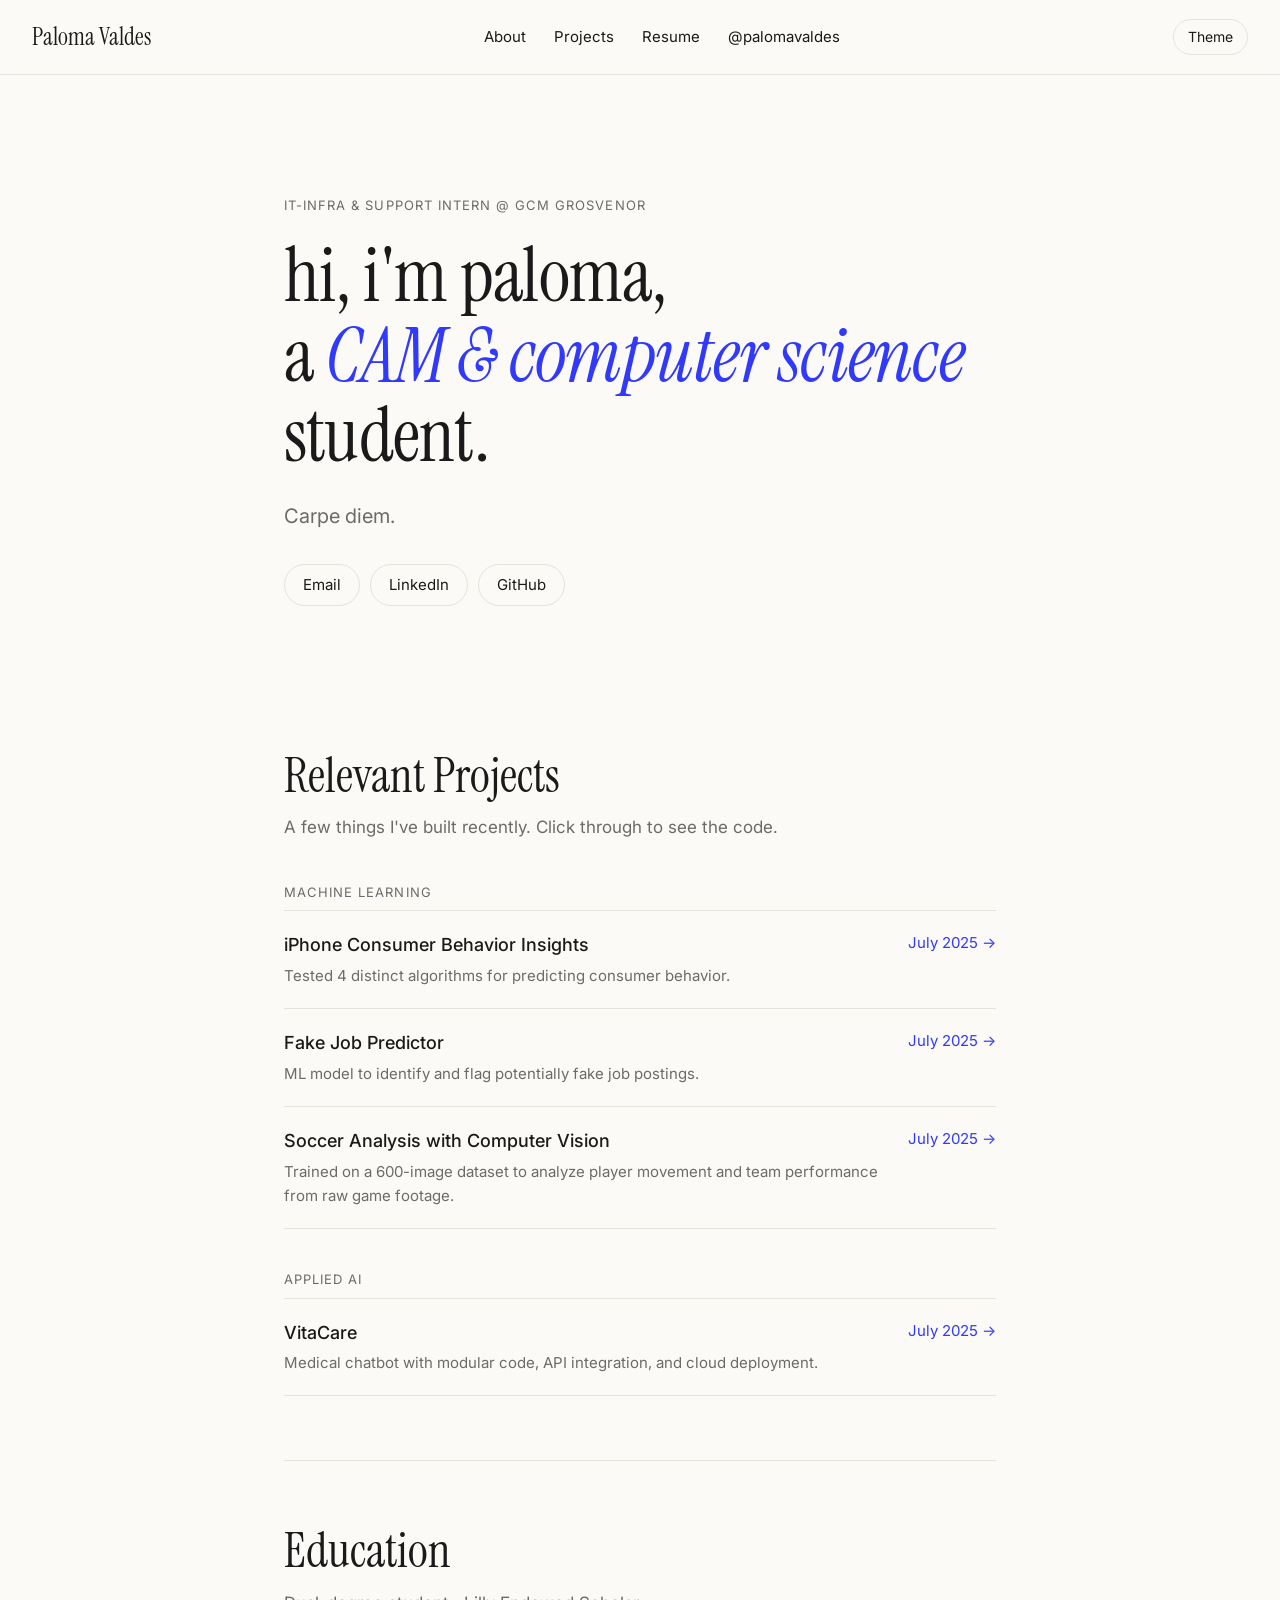
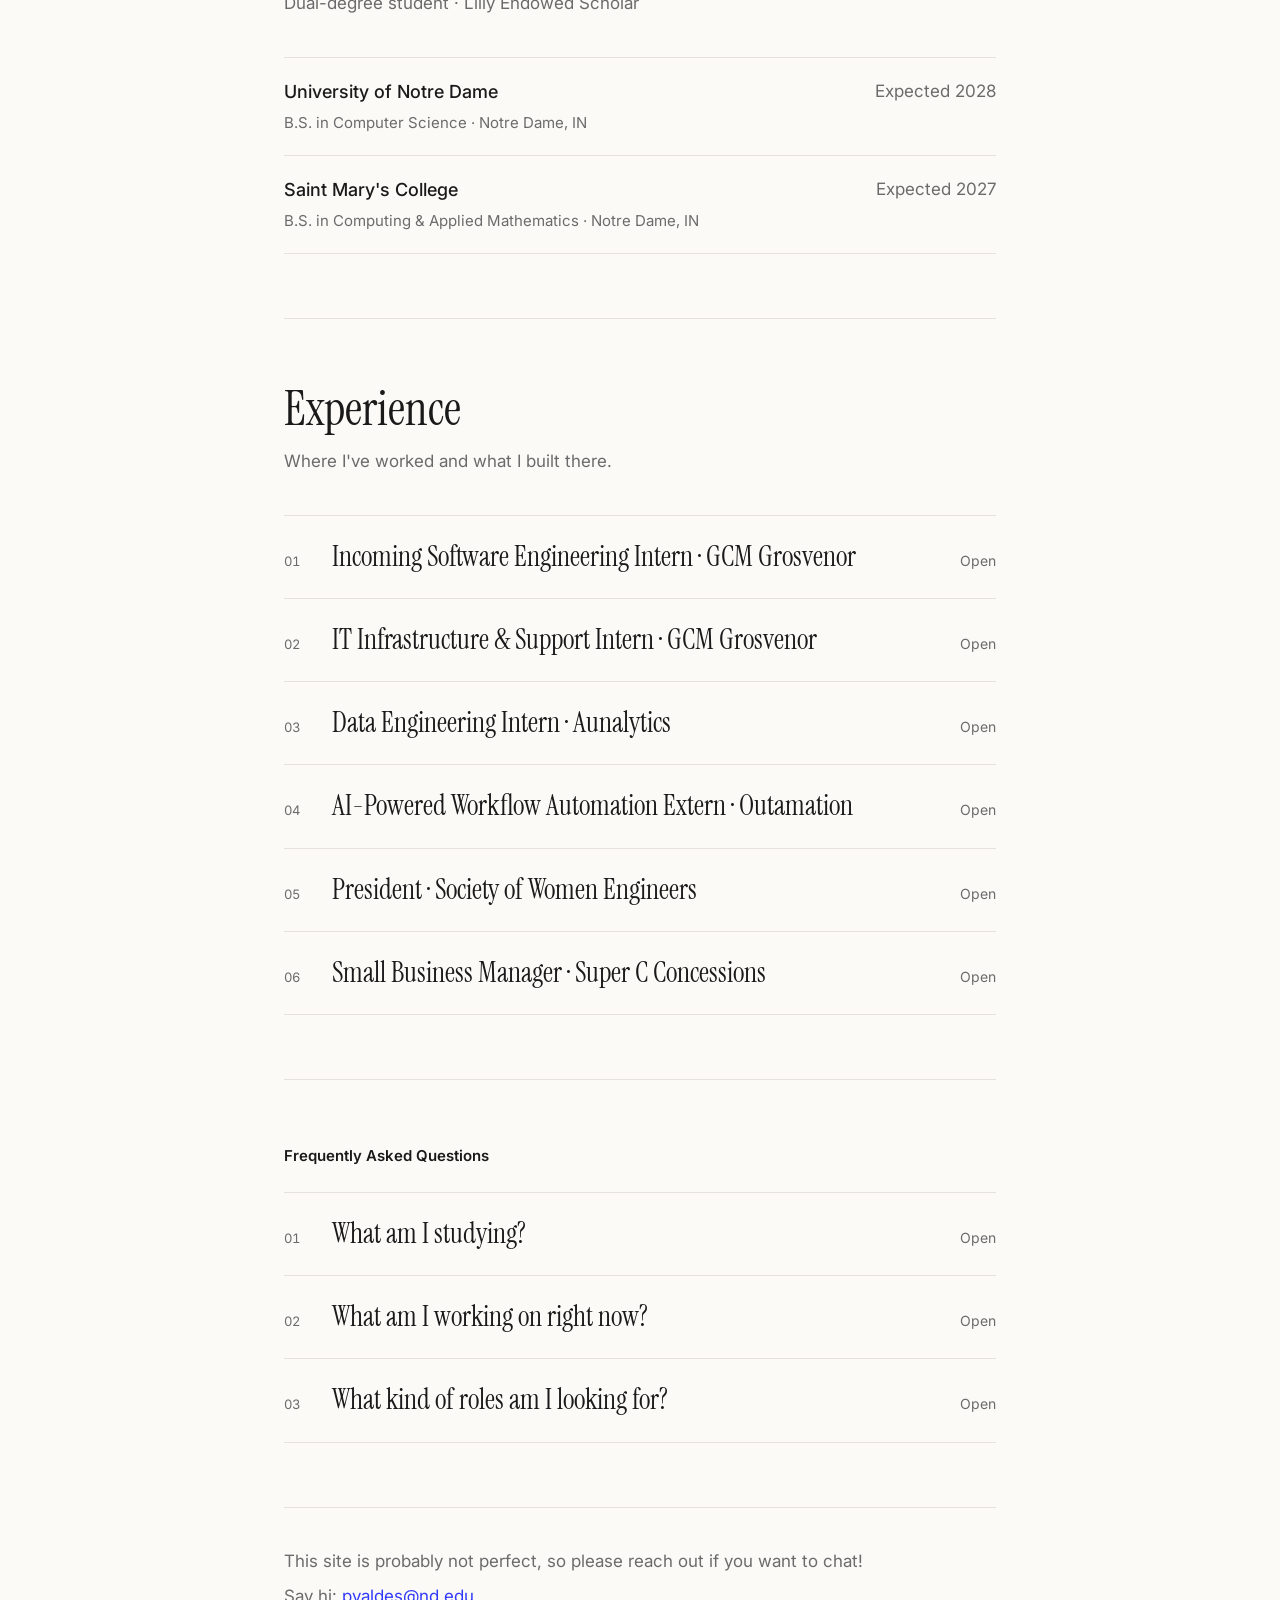
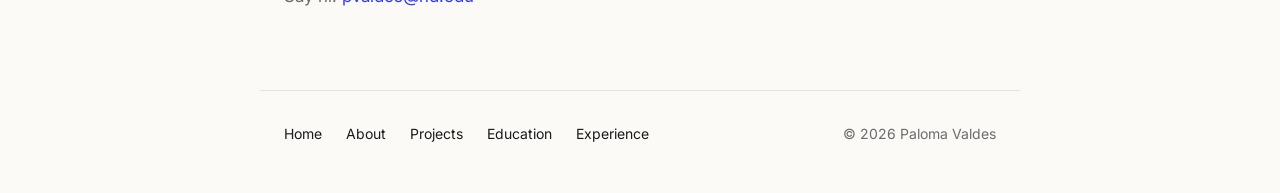
==== commit 7512c372: "added experienced and edu" ====
--- a/index.html
+++ b/index.html
@@ -84,6 +84,110 @@
 
     <hr />
 
+        <!-- EDUCATION -->
+    <section id="education" class="section">
+      <h2>Education</h2>
+      <p class="muted">Dual-degree student · Lilly Endowed Scholar</p>
+
+      <div class="group">
+        <ul class="role-list">
+          <li>
+            <div>
+              <h3>University of Notre Dame</h3>
+              <p class="muted">B.S. in Computer Science · Notre Dame, IN</p>
+            </div>
+            <span class="muted">Expected 2028</span>
+          </li>
+          <li>
+            <div>
+              <h3>Saint Mary's College</h3>
+              <p class="muted">B.S. in Computing &amp; Applied Mathematics · Notre Dame, IN</p>
+            </div>
+            <span class="muted">Expected 2027</span>
+          </li>
+        </ul>
+      </div>
+    </section>
+
+    <hr />
+
+    <!-- EXPERIENCE -->
+    <section id="experience" class="section">
+      <h2>Experience</h2>
+      <p class="muted">Where I've worked and what I built there.</p>
+
+      <div class="group">
+        <details class="faq">
+          <summary><span class="num">01</span><span class="q">Incoming Software Engineering Intern · GCM Grosvenor</span><span class="toggle"></span></summary>
+          <div class="answer">
+            <p class="muted">Sep 2026 – Present · Chicago, IL</p>
+            <p>Returning to GCM Grosvenor as a software engineering intern in 2027.</p>
+          </div>
+        </details>
+
+        <details class="faq">
+          <summary><span class="num">02</span><span class="q">IT Infrastructure &amp; Support Intern · GCM Grosvenor</span><span class="toggle"></span></summary>
+          <div class="answer">
+            <p class="muted">Jun 2026 – Aug 2026 · Hybrid</p>
+            <ul>
+              <li><strong>AWS AI agent.</strong> Built a proof-of-concept agent on AWS (Bedrock AgentCore, LangGraph, Claude API) that monitors RADIUS authentication infrastructure, diagnoses server health, and performs guarded remediation with human-in-the-loop approval.</li>
+              <li><strong>Detect → diagnose → remediate pipeline.</strong> Used EventBridge, Lambda, and SQS dead letter queues with full CloudWatch observability, plus least-privilege IAM roles and a Teams (Power Automate) approval workflow.</li>
+              <li><strong>Bookings dashboard.</strong> Built React.js features for an internal desk-booking tool, pulling in Jira/Atlassian and OfficeSpace data via API.</li>
+              <li><strong>Support.</strong> Resolved 95 tickets across incidents and service requests.</li>
+            </ul>
+          </div>
+        </details>
+
+        <details class="faq">
+          <summary><span class="num">03</span><span class="q">Data Engineering Intern · Aunalytics</span><span class="toggle"></span></summary>
+          <div class="answer">
+            <p class="muted">Oct 2025 – Apr 2026 · South Bend, IN</p>
+            <ul>
+              <li>Built SQL queries and dataflow mappings to load data from multiple client systems into standardized models for AI-driven analytics.</li>
+              <li>Implemented data quality validation and worked with senior engineers to resolve ETL pipeline issues.</li>
+              <li>Adapted data models and validation logic across 3 distinct client projects.</li>
+            </ul>
+          </div>
+        </details>
+
+        <details class="faq">
+          <summary><span class="num">04</span><span class="q">AI-Powered Workflow Automation Extern · Outamation</span><span class="toggle"></span></summary>
+          <div class="answer">
+            <p class="muted">Aug 2025 · Remote</p>
+            <ul>
+              <li>Built modular AI pipelines to process 200+ page mortgage files using OCR (Tesseract, PaddleOCR), PDF parsing (PyMuPDF), and RAG.</li>
+              <li>Improved LlamaIndex retrieval precision through chunk tuning, metadata filtering, and benchmarking open-source LLMs like Mistral and Phi-2.</li>
+              <li>Delivered a technical report on model trade-offs and deployment recommendations, plus a demo UI.</li>
+            </ul>
+          </div>
+        </details>
+
+        <details class="faq">
+          <summary><span class="num">05</span><span class="q">President · Society of Women Engineers</span><span class="toggle"></span></summary>
+          <div class="answer">
+            <p class="muted">May 2026 – Present · Saint Mary's College Chapter</p>
+            <ul>
+              <li>Lead the chapter after serving as Vice President (Aug 2025 – Apr 2026).</li>
+              <li>As VP, guided 7 board members and planned club and board meetings.</li>
+            </ul>
+          </div>
+        </details>
+
+        <details class="faq">
+          <summary><span class="num">06</span><span class="q">Small Business Manager · Super C Concessions</span><span class="toggle"></span></summary>
+          <div class="answer">
+            <p class="muted">May 2021 – May 2025</p>
+            <ul>
+              <li>Used Square analytics to analyze financial data and inform business decisions.</li>
+              <li>Troubleshot hardware connectivity and system bugs to keep operations running.</li>
+            </ul>
+          </div>
+        </details>
+      </div>
+    </section>
+
+    <hr />
+
     <!-- FAQ-style accordion -->
     <section class="section">
       <h3 class="faq-title">Frequently Asked Questions</h3>
@@ -124,6 +228,8 @@
       <a href="#hero">Home</a>
       <a href="about.html">About</a>
       <a href="#projects">Projects</a>
+      <a href="#education">Education</a>
+      <a href="#experience">Experience</a>
     </div>
     <p class="muted">© 2026 Paloma Valdes</p>
   </footer>
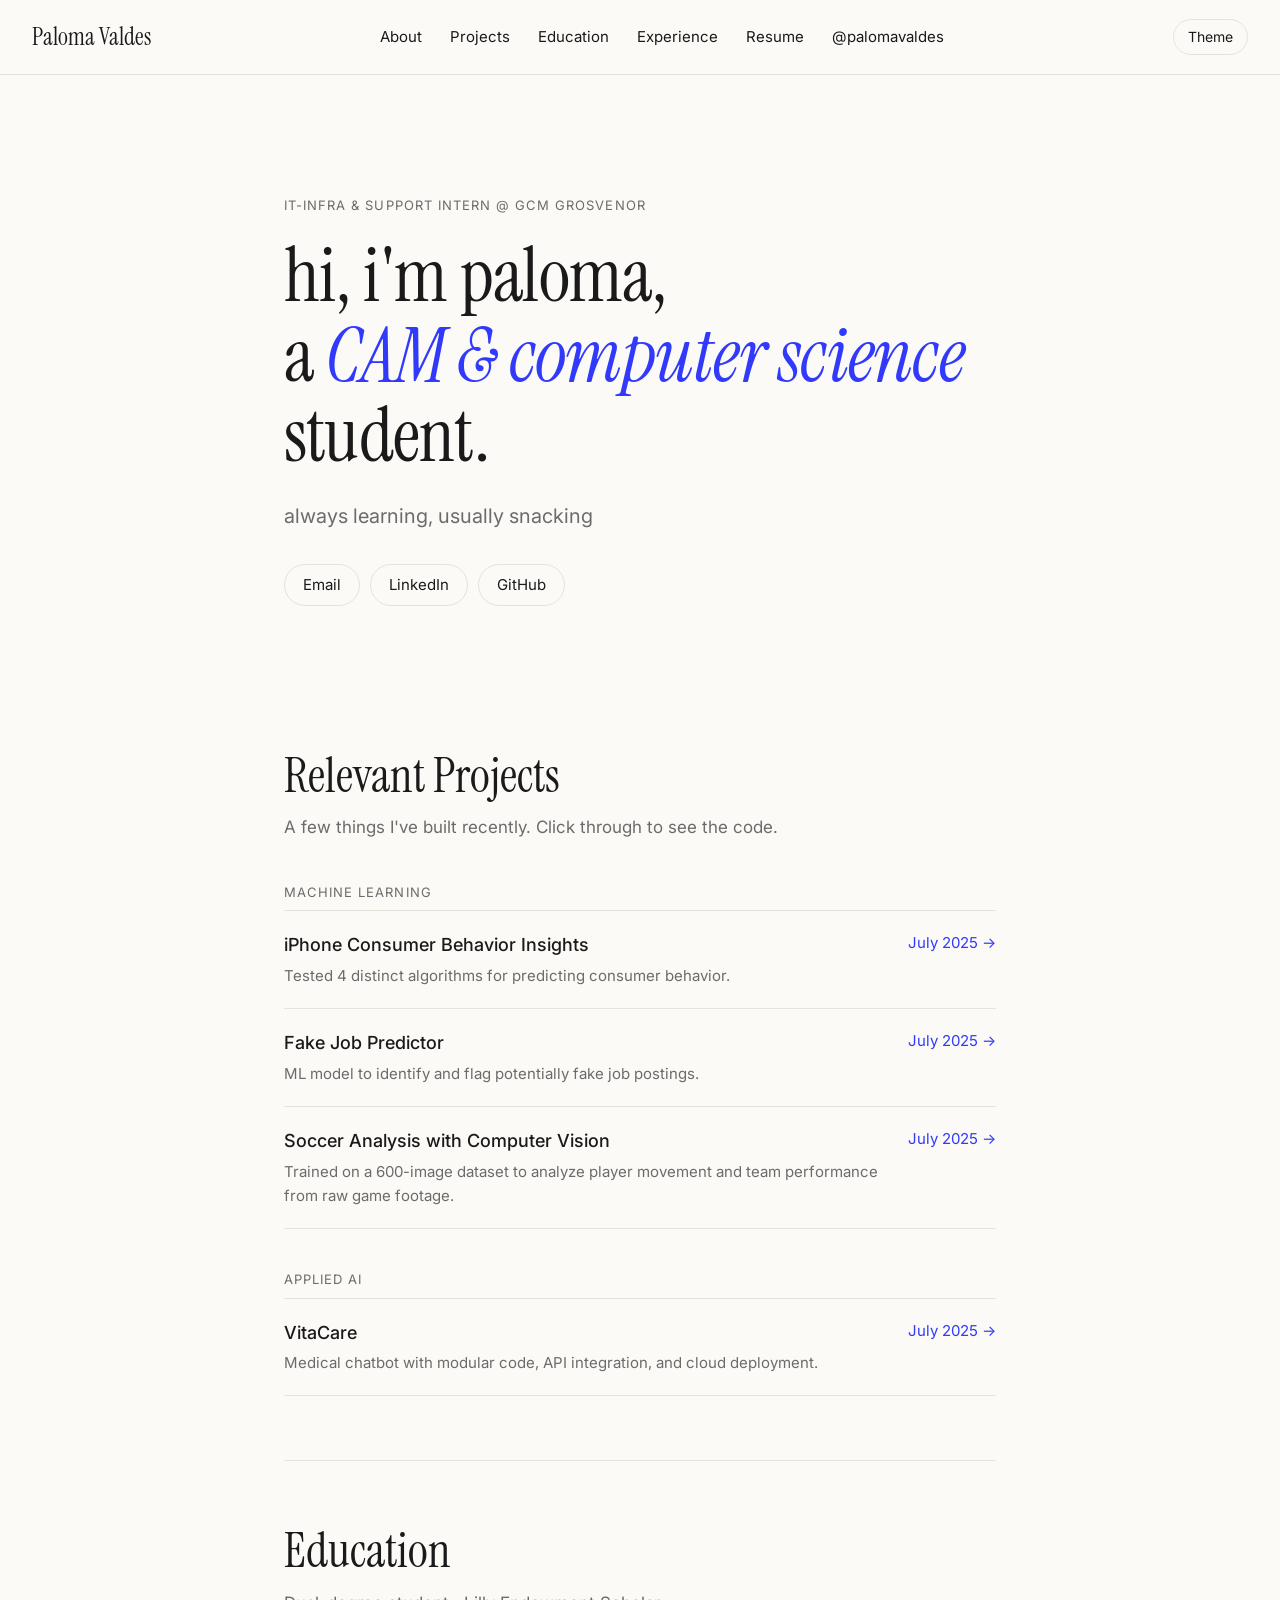
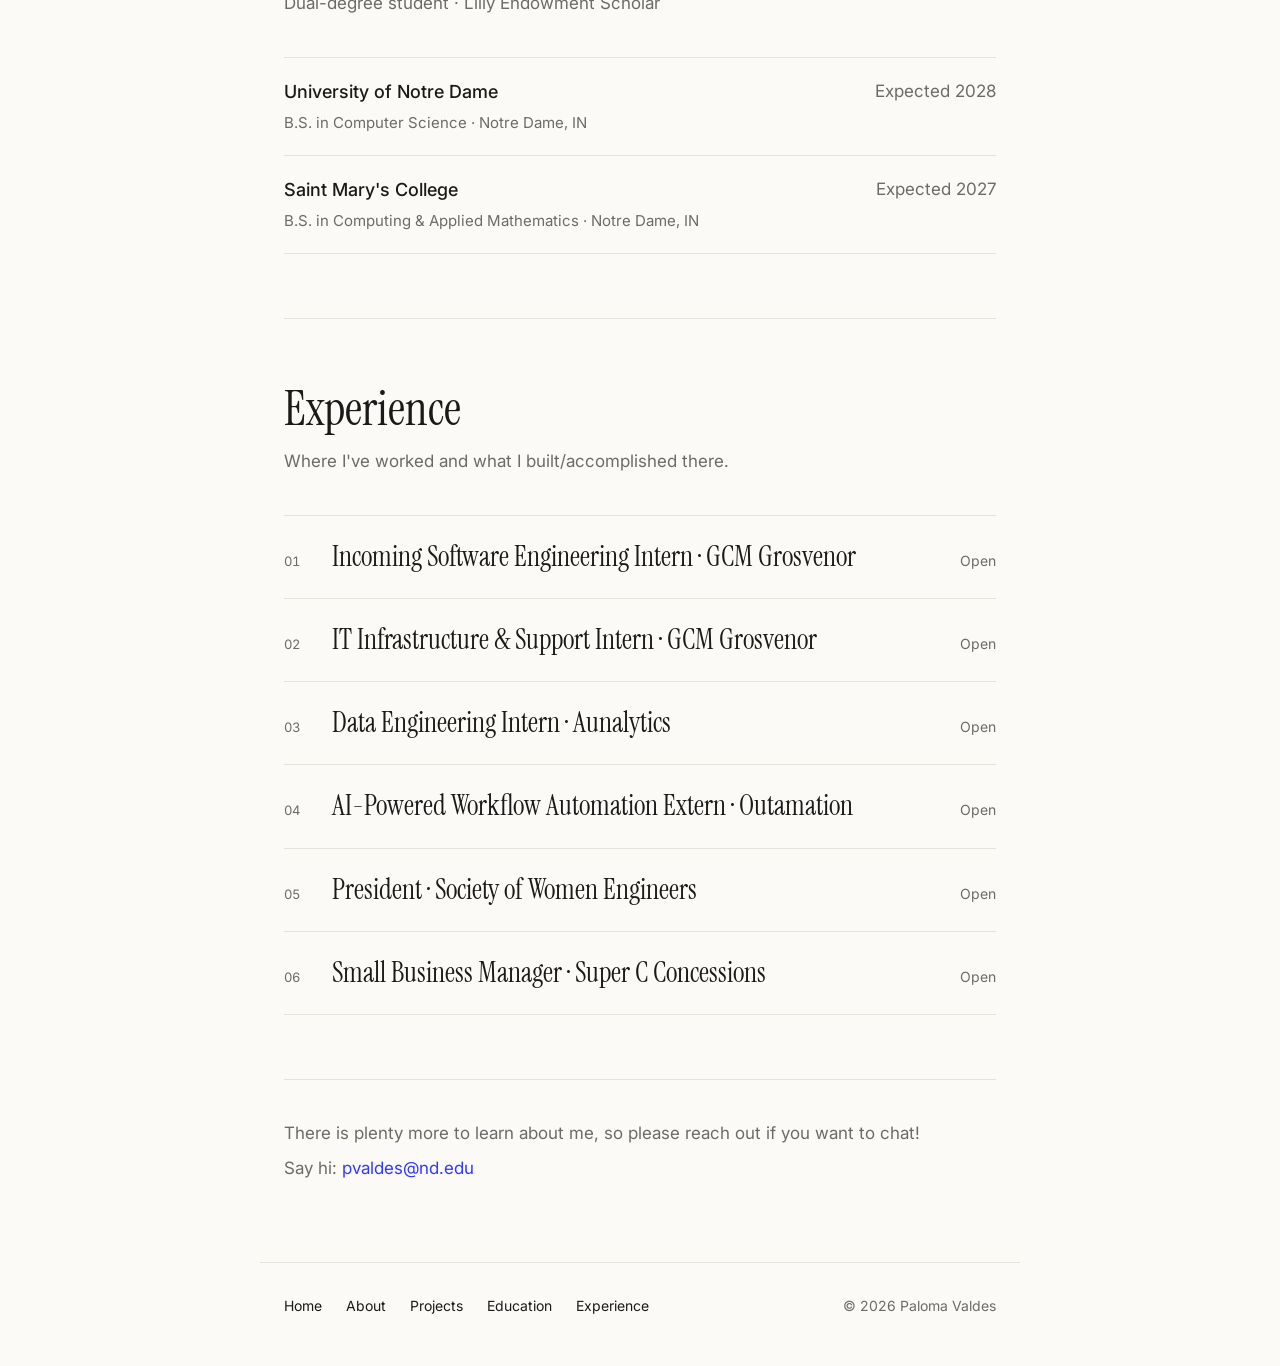
==== commit a84d924b: "add mouse effect" ====
--- a/index.html
+++ b/index.html
@@ -9,6 +9,79 @@
   <link href="https://fonts.googleapis.com/css2?family=Instrument+Serif:ital@0;1&family=Inter:wght@400;500;600&display=swap" rel="stylesheet" />
   <link rel="stylesheet" href="style.css" />
 </head>
+
+<!-- PIXEL TRAIL CURSOR -->
+<canvas id="pixelTrail" style="position:fixed; inset:0; width:100vw; height:100vh; pointer-events:none; z-index:9999;"></canvas>
+
+<script>
+  (function () {
+    // skip on touch devices and for people who prefer less motion
+    if (!matchMedia("(pointer: fine)").matches) return;
+    if (matchMedia("(prefers-reduced-motion: reduce)").matches) return;
+
+    const PIXEL = 12;   // size of each pixel square (px)
+    const LIFE = 600;   // how long each pixel lasts (ms)
+    const OPACITY = 0.8;
+
+    const canvas = document.getElementById("pixelTrail");
+    const ctx = canvas.getContext("2d");
+    const cells = new Map();
+    let last = null;
+
+    function resize() {
+      const dpr = window.devicePixelRatio || 1;
+      canvas.width = innerWidth * dpr;
+      canvas.height = innerHeight * dpr;
+      ctx.setTransform(dpr, 0, 0, dpr, 0, 0);
+    }
+    resize();
+    addEventListener("resize", resize);
+
+    function trailColor() {
+      const s = getComputedStyle(document.documentElement);
+      return (s.getPropertyValue("--accent") || s.getPropertyValue("--terracotta")).trim() || "#8aaa7d";
+    }
+
+    function addCell(x, y) {
+      const cx = Math.floor(x / PIXEL);
+      const cy = Math.floor(y / PIXEL);
+      cells.set(cx + "," + cy, { cx, cy, born: performance.now() });
+    }
+
+    addEventListener("mousemove", (e) => {
+      const x = e.clientX, y = e.clientY;
+      if (last) {
+        // fill in the gaps so fast movements still leave a solid trail
+        const dx = x - last.x, dy = y - last.y;
+        const steps = Math.max(1, Math.ceil(Math.hypot(dx, dy) / (PIXEL / 2)));
+        for (let i = 1; i <= steps; i++) addCell(last.x + (dx * i) / steps, last.y + (dy * i) / steps);
+      } else {
+        addCell(x, y);
+      }
+      last = { x, y };
+    });
+    document.addEventListener("mouseleave", () => (last = null));
+
+    function frame(now) {
+      ctx.clearRect(0, 0, innerWidth, innerHeight);
+      if (cells.size) {
+        ctx.fillStyle = trailColor();
+        for (const [key, c] of cells) {
+          const age = (now - c.born) / LIFE;
+          if (age >= 1) { cells.delete(key); continue; }
+          const size = PIXEL * (1 - age * 0.6);          // shrink as it fades
+          const offset = (PIXEL - size) / 2;
+          ctx.globalAlpha = (1 - age) * OPACITY;
+          ctx.fillRect(c.cx * PIXEL + offset, c.cy * PIXEL + offset, size, size);
+        }
+        ctx.globalAlpha = 1;
+      }
+      requestAnimationFrame(frame);
+    }
+    requestAnimationFrame(frame);
+  })();
+</script>
+
 <body>
 
   <!-- NAV -->
@@ -17,6 +90,8 @@
     <nav class="nav-links">
       <a href="about.html">About</a>
       <a href="#projects">Projects</a>
+      <a href="#education">Education</a>
+      <a href="#experience">Experience</a>
       <a href="Paloma Valdes Resume SWE.pdf">Resume</a>
       <a href="https://github.com/palomavaldes">@palomavaldes</a>
     </nav>
@@ -28,7 +103,7 @@
     <section id="hero" class="hero">
       <p class="eyebrow">it-infra &amp; support intern @ gcm grosvenor</p>
       <h1>hi, i'm paloma,<br />a <em>CAM &amp; computer science</em> student.</h1>
-      <p class="lead">Carpe diem.</p>
+      <p class="lead">always learning, usually snacking</p>
       <div class="pill-row">
         <a class="pill" href="mailto:pvaldes@nd.edu">Email</a>
         <a class="pill" href="https://www.linkedin.com/in/paloma-valdes">LinkedIn</a>
@@ -87,7 +162,7 @@
         <!-- EDUCATION -->
     <section id="education" class="section">
       <h2>Education</h2>
-      <p class="muted">Dual-degree student · Lilly Endowed Scholar</p>
+      <p class="muted">Dual-degree student · Lilly Endowment Scholar</p>
 
       <div class="group">
         <ul class="role-list">
@@ -114,7 +189,7 @@
     <!-- EXPERIENCE -->
     <section id="experience" class="section">
       <h2>Experience</h2>
-      <p class="muted">Where I've worked and what I built there.</p>
+      <p class="muted">Where I've worked and what I built/accomplished there.</p>
 
       <div class="group">
         <details class="faq">
@@ -188,38 +263,9 @@
 
     <hr />
 
-    <!-- FAQ-style accordion -->
-    <section class="section">
-      <h3 class="faq-title">Frequently Asked Questions</h3>
-
-      <details class="faq">
-        <summary><span class="num">01</span><span class="q">What am I studying?</span><span class="toggle"></span></summary>
-        <div class="answer">
-          <p>Replace this with a few sentences about your CAM &amp; CS program at Notre Dame.</p>
-        </div>
-      </details>
-
-      <details class="faq">
-        <summary><span class="num">02</span><span class="q">What am I working on right now?</span><span class="toggle"></span></summary>
-        <div class="answer">
-          <ul>
-            <li><strong>IT infra &amp; support at GCM Grosvenor.</strong> Add a line about what you do there.</li>
-            <li><strong>Side projects.</strong> Add what you're building next.</li>
-          </ul>
-        </div>
-      </details>
-
-      <details class="faq">
-        <summary><span class="num">03</span><span class="q">What kind of roles am I looking for?</span><span class="toggle"></span></summary>
-        <div class="answer">
-          <p>SWE / ML internships, or whatever fits. Edit me.</p>
-        </div>
-      </details>
-    </section>
-
-    <hr />
-
-    <p class="closing">This site is probably not perfect, so please reach out if you want to chat!</p>
+    
+
+    <p class="closing">There is plenty more to learn about me, so please reach out if you want to chat!</p>
     <p class="closing">Say hi: <a href="mailto:pvaldes@nd.edu">pvaldes@nd.edu</a></p>
   </main>
 
